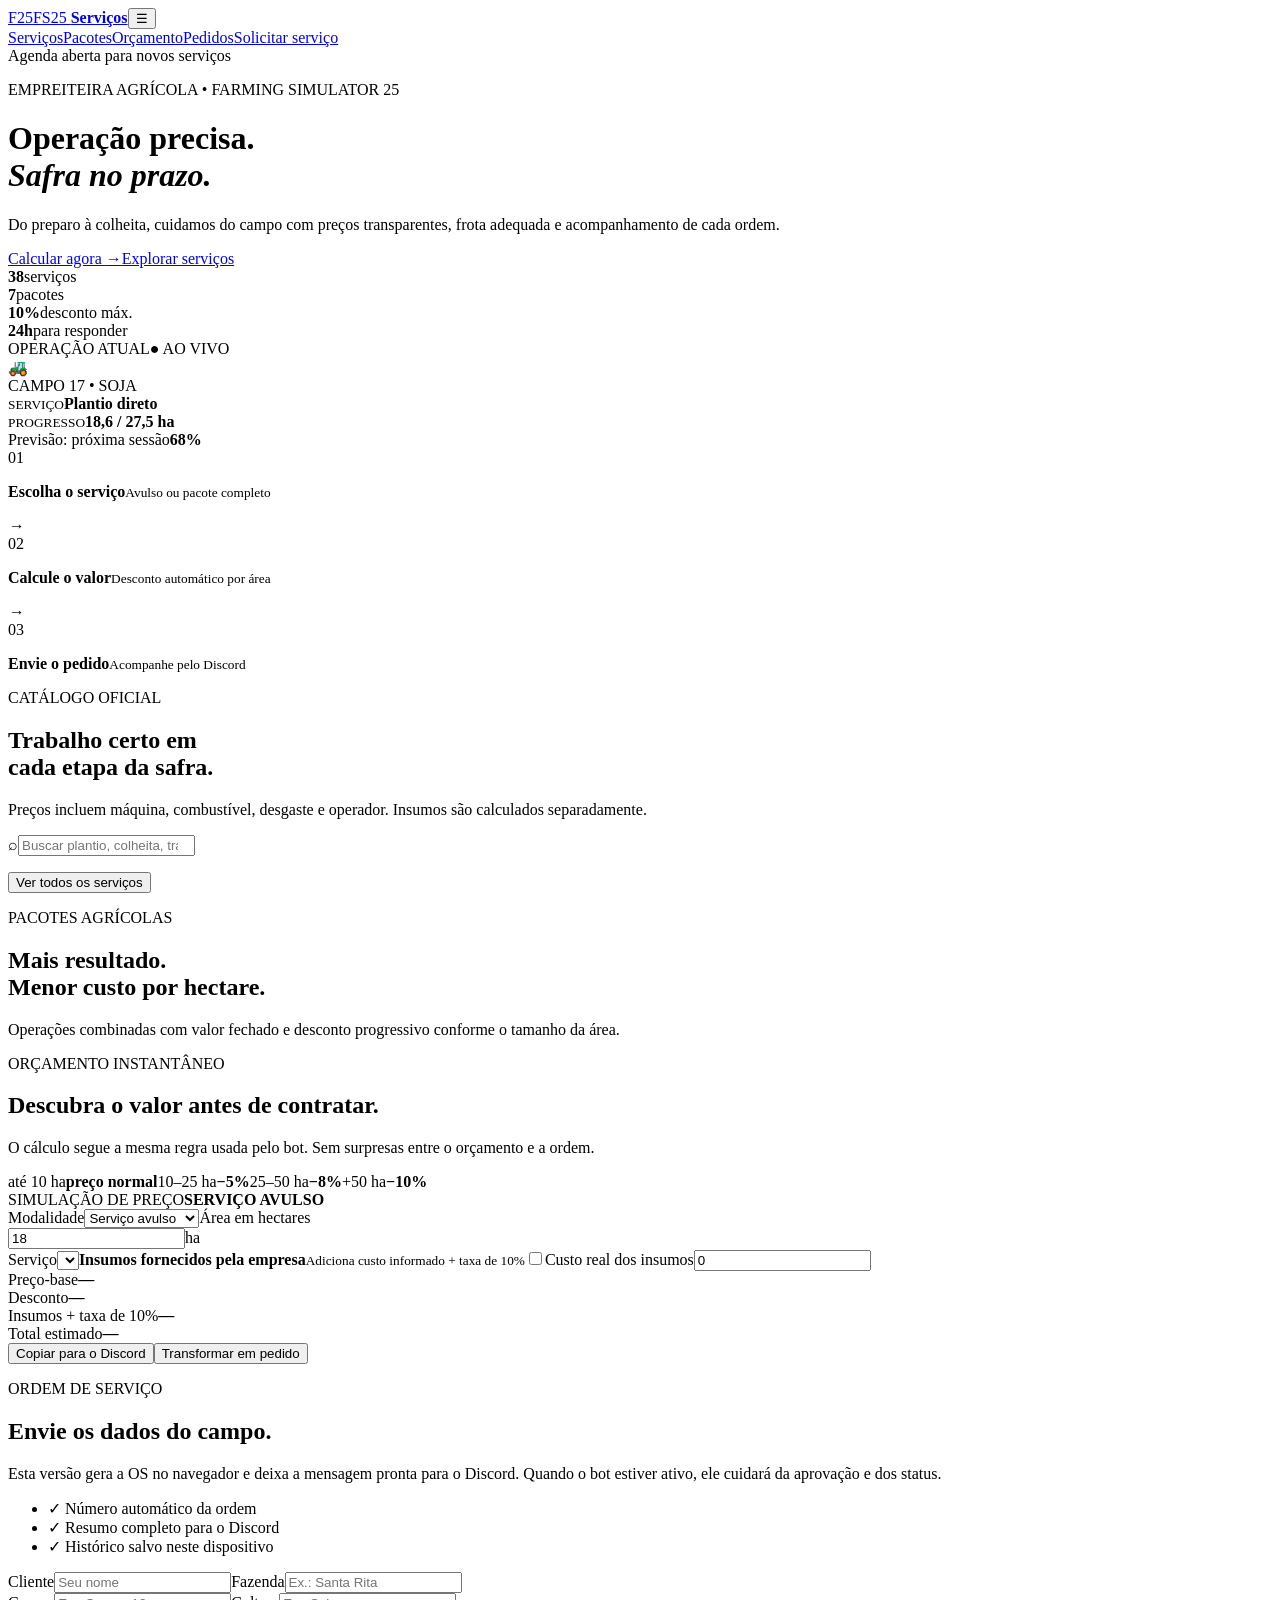
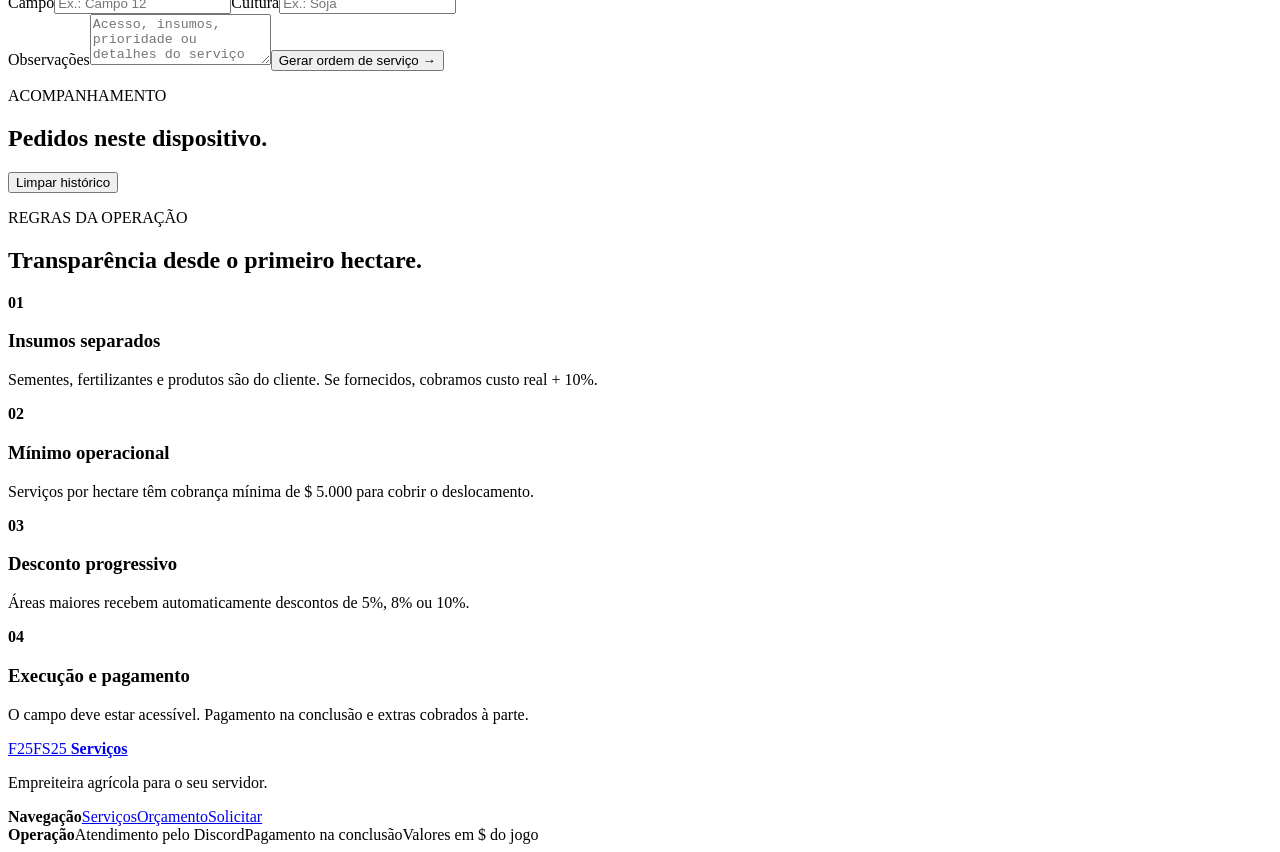
==== web/index.html @ f489b979 "Adiciona web/index.html" ====
<!doctype html><html lang="pt-BR"><head><meta charset="utf-8"><meta name="viewport" content="width=device-width,initial-scale=1"><meta name="theme-color" content="#112118"><meta name="description" content="Central de serviços agrícolas para Farming Simulator 25: catálogo, orçamento e ordens de serviço."><meta property="og:title" content="FS25 Serviços Agrícolas"><meta property="og:description" content="Seu campo pronto, sem perder a safra."><title>FS25 Serviços Agrícolas</title><link rel="stylesheet" href="assets/style.css"></head>
<body><header id="inicio" class="hero"><nav class="nav"><a class="brand" href="#inicio"><span class="brand-mark">F25</span><span>FS25 <b>Serviços</b></span></a><button id="menu-toggle" class="menu-toggle" aria-label="Abrir menu" aria-expanded="false">☰</button><div id="nav-links" class="nav-links"><a href="#servicos">Serviços</a><a href="#pacotes">Pacotes</a><a href="#orcamento">Orçamento</a><a href="#pedidos">Pedidos</a><a class="nav-cta" href="#solicitar">Solicitar serviço</a></div></nav><div class="hero-inner"><div class="hero-copy"><span class="availability"><i></i> Agenda aberta para novos serviços</span><p class="eyebrow">EMPREITEIRA AGRÍCOLA • FARMING SIMULATOR 25</p><h1>Operação precisa.<br><em>Safra no prazo.</em></h1><p class="hero-lead">Do preparo à colheita, cuidamos do campo com preços transparentes, frota adequada e acompanhamento de cada ordem.</p><div class="actions"><a class="button primary" href="#orcamento">Calcular agora <span>→</span></a><a class="button ghost" href="#servicos">Explorar serviços</a></div><div class="trust"><div><strong>38</strong><span>serviços</span></div><div><strong>7</strong><span>pacotes</span></div><div><strong>10%</strong><span>desconto máx.</span></div><div><strong>24h</strong><span>para responder</span></div></div></div><aside class="hero-board"><div class="board-top"><span>OPERAÇÃO ATUAL</span><span class="live">● AO VIVO</span></div><div class="field-visual"><span class="tractor">🚜</span><div class="field-lines"></div><span class="field-label">CAMPO 17 • SOJA</span></div><div class="board-info"><div><small>SERVIÇO</small><strong>Plantio direto</strong></div><div><small>PROGRESSO</small><strong>18,6 / 27,5 ha</strong></div></div><div class="progress"><i style="width:68%"></i></div><div class="board-footer"><span>Previsão: próxima sessão</span><b>68%</b></div></aside></div></header>
<main><section class="strip"><div><span>01</span><p><b>Escolha o serviço</b><small>Avulso ou pacote completo</small></p></div><i>→</i><div><span>02</span><p><b>Calcule o valor</b><small>Desconto automático por área</small></p></div><i>→</i><div><span>03</span><p><b>Envie o pedido</b><small>Acompanhe pelo Discord</small></p></div></section>
<section id="servicos" class="section"><div class="section-title"><div><p class="eyebrow">CATÁLOGO OFICIAL</p><h2>Trabalho certo em<br>cada etapa da safra.</h2></div><p>Preços incluem máquina, combustível, desgaste e operador. Insumos são calculados separadamente.</p></div><div class="catalog-tools"><label class="search-box"><span>⌕</span><input id="search" type="search" placeholder="Buscar plantio, colheita, transporte…" aria-label="Buscar serviço"></label><div id="filters" class="filters"></div></div><p id="result-count" class="result-count"></p><div id="services" class="service-grid"></div><button id="show-more" class="show-more" type="button">Ver todos os serviços</button></section>
<section id="pacotes" class="dark-section"><div class="section wide"><div class="section-title light"><div><p class="eyebrow">PACOTES AGRÍCOLAS</p><h2>Mais resultado.<br>Menor custo por hectare.</h2></div><p>Operações combinadas com valor fechado e desconto progressivo conforme o tamanho da área.</p></div><div id="packages" class="package-grid"></div></div></section>
<section id="orcamento" class="section quote-layout"><div class="quote-intro"><p class="eyebrow">ORÇAMENTO INSTANTÂNEO</p><h2>Descubra o valor antes de contratar.</h2><p>O cálculo segue a mesma regra usada pelo bot. Sem surpresas entre o orçamento e a ordem.</p><div class="discount-scale"><span>até 10 ha<b>preço normal</b></span><span>10–25 ha<b>−5%</b></span><span>25–50 ha<b>−8%</b></span><span>+50 ha<b>−10%</b></span></div></div><form id="quote-form" class="quote-card"><div class="form-head"><span>SIMULAÇÃO DE PREÇO</span><b id="quote-badge">SERVIÇO AVULSO</b></div><div class="field-row"><label>Modalidade<select id="quote-type"><option value="service">Serviço avulso</option><option value="package">Pacote agrícola</option></select></label><label><span id="quantity-label">Área em hectares</span><div class="input-suffix"><input id="quantity" type="number" min="0.1" step="0.1" value="18" required><span id="unit-suffix">ha</span></div></label></div><label>Serviço<select id="quote-item"></select></label><label class="switch-line"><span><b>Insumos fornecidos pela empresa</b><small>Adiciona custo informado + taxa de 10%</small></span><input id="supply" type="checkbox"><i></i></label><label id="input-cost-wrap" class="hidden">Custo real dos insumos<input id="input-cost" type="number" min="0" step="100" value="0"></label><div class="result"><div><span>Preço-base</span><strong id="subtotal">—</strong></div><div><span id="discount-label">Desconto</span><strong id="discount">—</strong></div><div id="inputs-row" class="hidden"><span>Insumos + taxa de 10%</span><strong id="inputs-total">—</strong></div><div class="total"><span>Total estimado<small id="minimum-note"></small></span><strong id="total">—</strong></div></div><div class="quote-actions"><button id="copy" class="button primary" type="button">Copiar para o Discord</button><button id="use-quote" class="button outline" type="button">Transformar em pedido</button></div><p id="copy-status" role="status"></p></form></section>
<section id="solicitar" class="request-section"><div class="section request-grid"><div><p class="eyebrow">ORDEM DE SERVIÇO</p><h2>Envie os dados do campo.</h2><p>Esta versão gera a OS no navegador e deixa a mensagem pronta para o Discord. Quando o bot estiver ativo, ele cuidará da aprovação e dos status.</p><ul><li>✓ Número automático da ordem</li><li>✓ Resumo completo para o Discord</li><li>✓ Histórico salvo neste dispositivo</li></ul></div><form id="request-form" class="request-card"><div class="field-row"><label>Cliente<input id="customer" required placeholder="Seu nome"></label><label>Fazenda<input id="farm" required placeholder="Ex.: Santa Rita"></label></div><div class="field-row"><label>Campo<input id="field" required placeholder="Ex.: Campo 12"></label><label>Cultura<input id="crop" placeholder="Ex.: Soja"></label></div><label>Observações<textarea id="notes" rows="3" placeholder="Acesso, insumos, prioridade ou detalhes do serviço"></textarea></label><button class="button primary" type="submit">Gerar ordem de serviço <span>→</span></button><p id="request-status" role="status"></p></form></div></section>
<section id="pedidos" class="section"><div class="section-title"><div><p class="eyebrow">ACOMPANHAMENTO</p><h2>Pedidos neste dispositivo.</h2></div><button id="clear-orders" class="text-button" type="button">Limpar histórico</button></div><div id="orders" class="orders"></div></section>
<section id="regras" class="rules-section"><div class="section"><p class="eyebrow">REGRAS DA OPERAÇÃO</p><h2>Transparência desde o primeiro hectare.</h2><div class="rules-grid"><article><b>01</b><h3>Insumos separados</h3><p>Sementes, fertilizantes e produtos são do cliente. Se fornecidos, cobramos custo real + 10%.</p></article><article><b>02</b><h3>Mínimo operacional</h3><p>Serviços por hectare têm cobrança mínima de $ 5.000 para cobrir o deslocamento.</p></article><article><b>03</b><h3>Desconto progressivo</h3><p>Áreas maiores recebem automaticamente descontos de 5%, 8% ou 10%.</p></article><article><b>04</b><h3>Execução e pagamento</h3><p>O campo deve estar acessível. Pagamento na conclusão e extras cobrados à parte.</p></article></div></div></section></main>
<footer><div><a class="brand" href="#inicio"><span class="brand-mark">F25</span><span>FS25 <b>Serviços</b></span></a><p>Empreiteira agrícola para o seu servidor.</p></div><div><b>Navegação</b><a href="#servicos">Serviços</a><a href="#orcamento">Orçamento</a><a href="#solicitar">Solicitar</a></div><div><b>Operação</b><span>Atendimento pelo Discord</span><span>Pagamento na conclusão</span><span>Valores em $ do jogo</span></div></footer><div id="toast" class="toast" role="status"></div><script src="assets/app.js"></script></body></html>
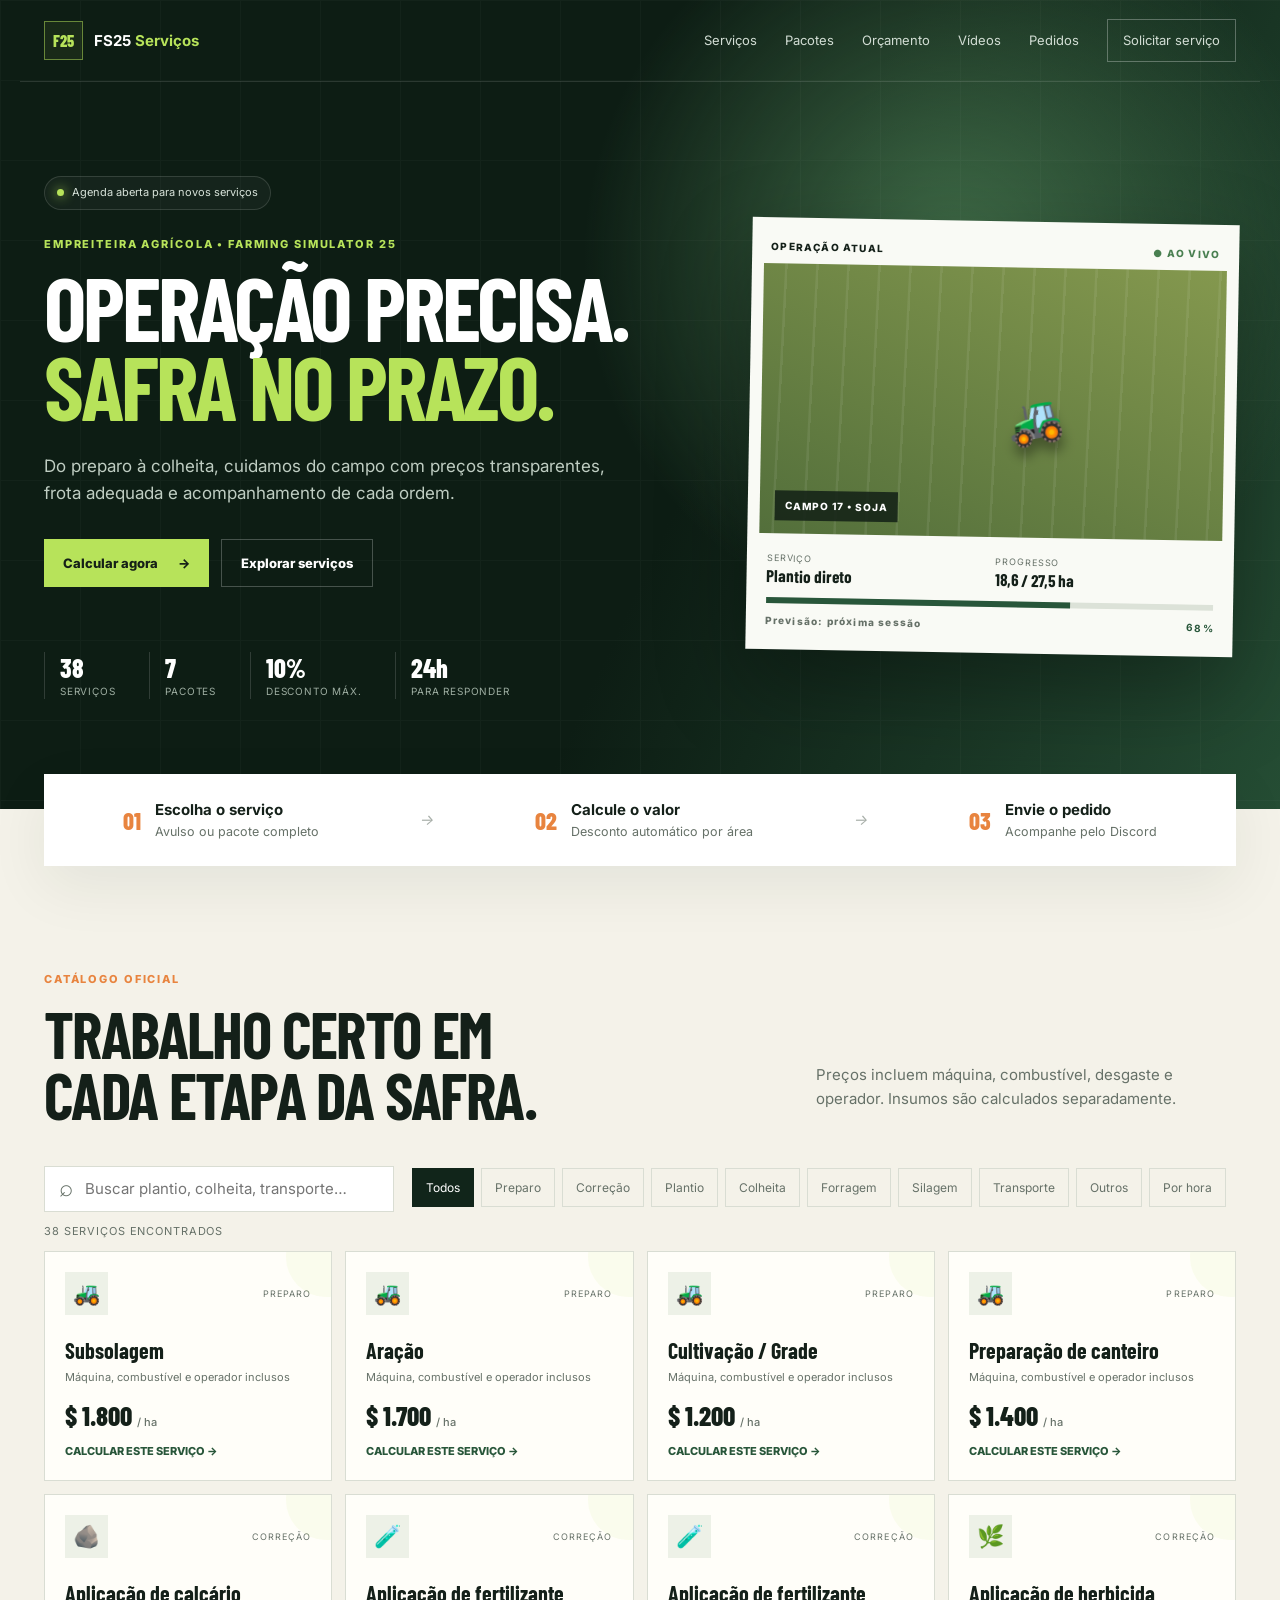
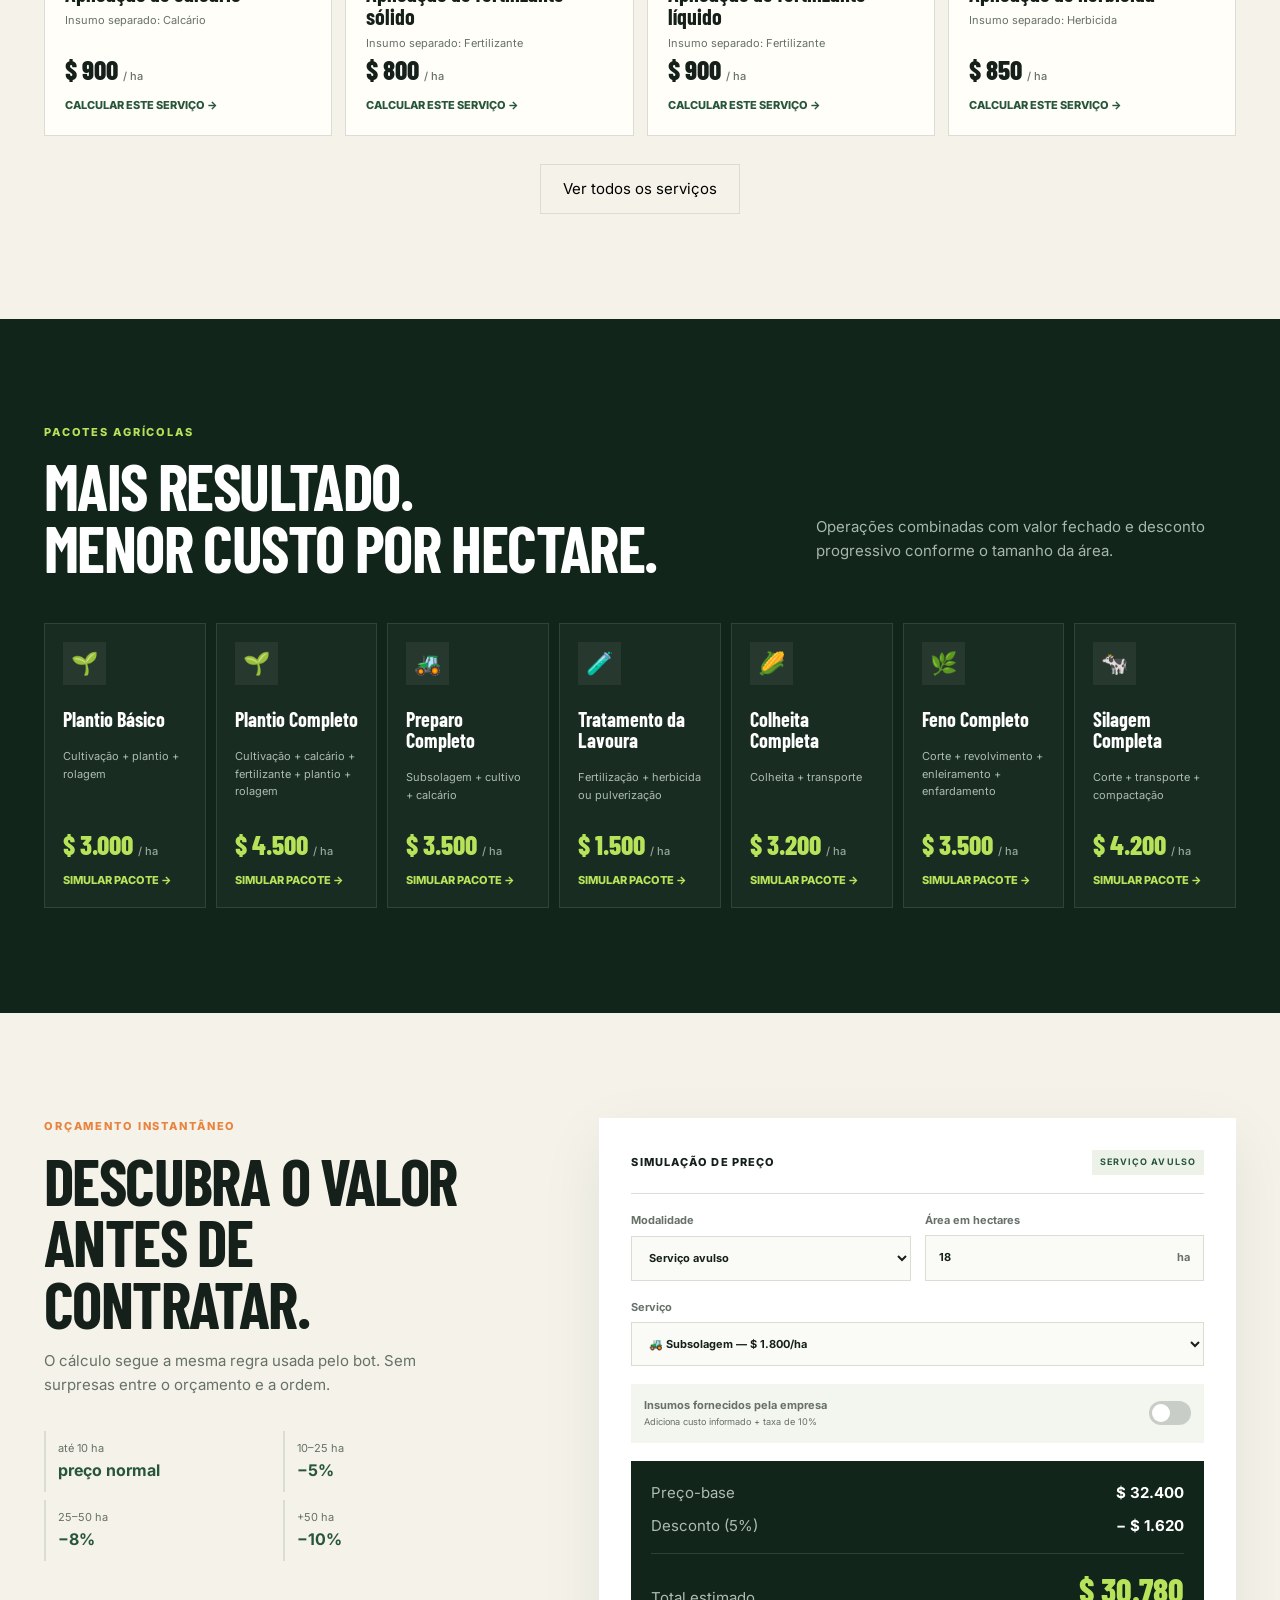
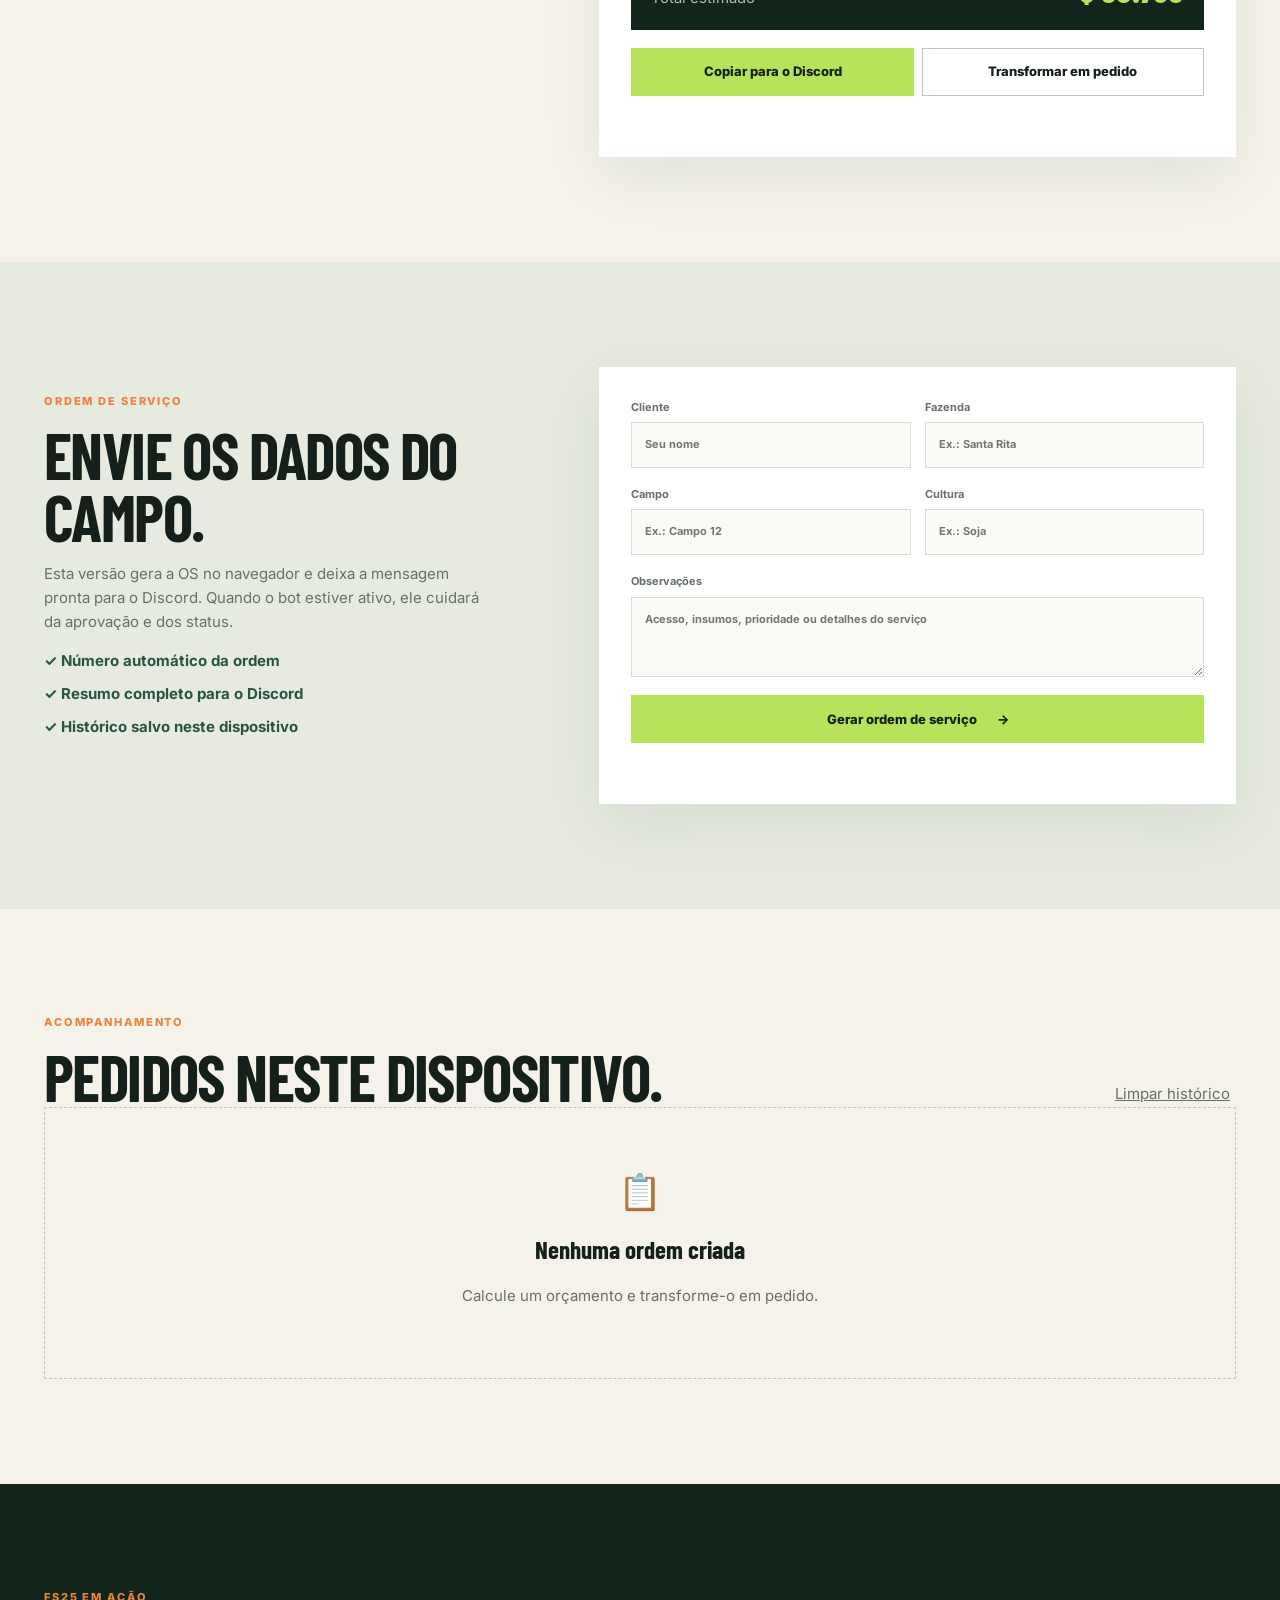
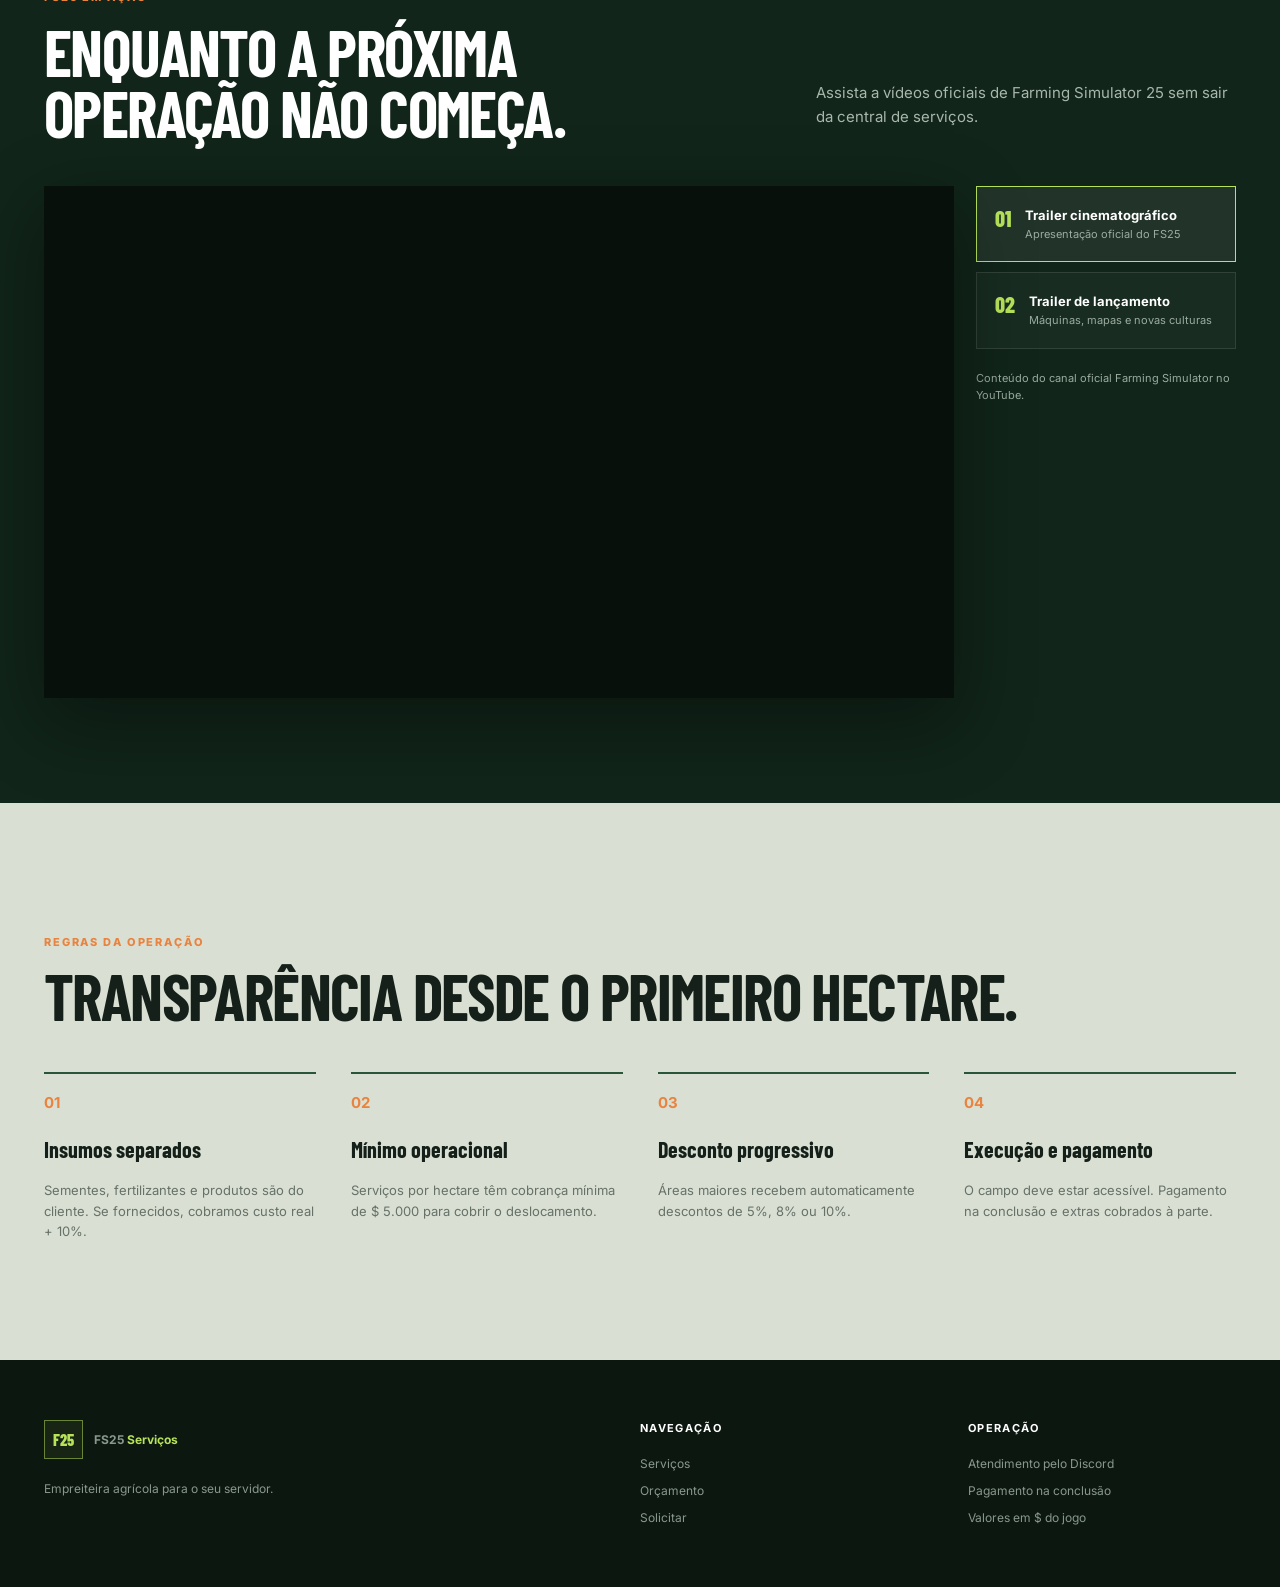
==== commit c5167ad2: "Adiciona galeria de vídeos do FS25" ====
--- a/web/index.html
+++ b/web/index.html
@@ -1,11 +1,368 @@
-<!doctype html><html lang="pt-BR"><head><meta charset="utf-8"><meta name="viewport" content="width=device-width,initial-scale=1"><meta name="theme-color" content="#112118"><meta name="description" content="Central de serviços agrícolas para Farming Simulator 25: catálogo, orçamento e ordens de serviço."><meta property="og:title" content="FS25 Serviços Agrícolas"><meta property="og:description" content="Seu campo pronto, sem perder a safra."><title>FS25 Serviços Agrícolas</title><link rel="stylesheet" href="assets/style.css"></head>
-<body><header id="inicio" class="hero"><nav class="nav"><a class="brand" href="#inicio"><span class="brand-mark">F25</span><span>FS25 <b>Serviços</b></span></a><button id="menu-toggle" class="menu-toggle" aria-label="Abrir menu" aria-expanded="false">☰</button><div id="nav-links" class="nav-links"><a href="#servicos">Serviços</a><a href="#pacotes">Pacotes</a><a href="#orcamento">Orçamento</a><a href="#pedidos">Pedidos</a><a class="nav-cta" href="#solicitar">Solicitar serviço</a></div></nav><div class="hero-inner"><div class="hero-copy"><span class="availability"><i></i> Agenda aberta para novos serviços</span><p class="eyebrow">EMPREITEIRA AGRÍCOLA • FARMING SIMULATOR 25</p><h1>Operação precisa.<br><em>Safra no prazo.</em></h1><p class="hero-lead">Do preparo à colheita, cuidamos do campo com preços transparentes, frota adequada e acompanhamento de cada ordem.</p><div class="actions"><a class="button primary" href="#orcamento">Calcular agora <span>→</span></a><a class="button ghost" href="#servicos">Explorar serviços</a></div><div class="trust"><div><strong>38</strong><span>serviços</span></div><div><strong>7</strong><span>pacotes</span></div><div><strong>10%</strong><span>desconto máx.</span></div><div><strong>24h</strong><span>para responder</span></div></div></div><aside class="hero-board"><div class="board-top"><span>OPERAÇÃO ATUAL</span><span class="live">● AO VIVO</span></div><div class="field-visual"><span class="tractor">🚜</span><div class="field-lines"></div><span class="field-label">CAMPO 17 • SOJA</span></div><div class="board-info"><div><small>SERVIÇO</small><strong>Plantio direto</strong></div><div><small>PROGRESSO</small><strong>18,6 / 27,5 ha</strong></div></div><div class="progress"><i style="width:68%"></i></div><div class="board-footer"><span>Previsão: próxima sessão</span><b>68%</b></div></aside></div></header>
-<main><section class="strip"><div><span>01</span><p><b>Escolha o serviço</b><small>Avulso ou pacote completo</small></p></div><i>→</i><div><span>02</span><p><b>Calcule o valor</b><small>Desconto automático por área</small></p></div><i>→</i><div><span>03</span><p><b>Envie o pedido</b><small>Acompanhe pelo Discord</small></p></div></section>
-<section id="servicos" class="section"><div class="section-title"><div><p class="eyebrow">CATÁLOGO OFICIAL</p><h2>Trabalho certo em<br>cada etapa da safra.</h2></div><p>Preços incluem máquina, combustível, desgaste e operador. Insumos são calculados separadamente.</p></div><div class="catalog-tools"><label class="search-box"><span>⌕</span><input id="search" type="search" placeholder="Buscar plantio, colheita, transporte…" aria-label="Buscar serviço"></label><div id="filters" class="filters"></div></div><p id="result-count" class="result-count"></p><div id="services" class="service-grid"></div><button id="show-more" class="show-more" type="button">Ver todos os serviços</button></section>
-<section id="pacotes" class="dark-section"><div class="section wide"><div class="section-title light"><div><p class="eyebrow">PACOTES AGRÍCOLAS</p><h2>Mais resultado.<br>Menor custo por hectare.</h2></div><p>Operações combinadas com valor fechado e desconto progressivo conforme o tamanho da área.</p></div><div id="packages" class="package-grid"></div></div></section>
-<section id="orcamento" class="section quote-layout"><div class="quote-intro"><p class="eyebrow">ORÇAMENTO INSTANTÂNEO</p><h2>Descubra o valor antes de contratar.</h2><p>O cálculo segue a mesma regra usada pelo bot. Sem surpresas entre o orçamento e a ordem.</p><div class="discount-scale"><span>até 10 ha<b>preço normal</b></span><span>10–25 ha<b>−5%</b></span><span>25–50 ha<b>−8%</b></span><span>+50 ha<b>−10%</b></span></div></div><form id="quote-form" class="quote-card"><div class="form-head"><span>SIMULAÇÃO DE PREÇO</span><b id="quote-badge">SERVIÇO AVULSO</b></div><div class="field-row"><label>Modalidade<select id="quote-type"><option value="service">Serviço avulso</option><option value="package">Pacote agrícola</option></select></label><label><span id="quantity-label">Área em hectares</span><div class="input-suffix"><input id="quantity" type="number" min="0.1" step="0.1" value="18" required><span id="unit-suffix">ha</span></div></label></div><label>Serviço<select id="quote-item"></select></label><label class="switch-line"><span><b>Insumos fornecidos pela empresa</b><small>Adiciona custo informado + taxa de 10%</small></span><input id="supply" type="checkbox"><i></i></label><label id="input-cost-wrap" class="hidden">Custo real dos insumos<input id="input-cost" type="number" min="0" step="100" value="0"></label><div class="result"><div><span>Preço-base</span><strong id="subtotal">—</strong></div><div><span id="discount-label">Desconto</span><strong id="discount">—</strong></div><div id="inputs-row" class="hidden"><span>Insumos + taxa de 10%</span><strong id="inputs-total">—</strong></div><div class="total"><span>Total estimado<small id="minimum-note"></small></span><strong id="total">—</strong></div></div><div class="quote-actions"><button id="copy" class="button primary" type="button">Copiar para o Discord</button><button id="use-quote" class="button outline" type="button">Transformar em pedido</button></div><p id="copy-status" role="status"></p></form></section>
-<section id="solicitar" class="request-section"><div class="section request-grid"><div><p class="eyebrow">ORDEM DE SERVIÇO</p><h2>Envie os dados do campo.</h2><p>Esta versão gera a OS no navegador e deixa a mensagem pronta para o Discord. Quando o bot estiver ativo, ele cuidará da aprovação e dos status.</p><ul><li>✓ Número automático da ordem</li><li>✓ Resumo completo para o Discord</li><li>✓ Histórico salvo neste dispositivo</li></ul></div><form id="request-form" class="request-card"><div class="field-row"><label>Cliente<input id="customer" required placeholder="Seu nome"></label><label>Fazenda<input id="farm" required placeholder="Ex.: Santa Rita"></label></div><div class="field-row"><label>Campo<input id="field" required placeholder="Ex.: Campo 12"></label><label>Cultura<input id="crop" placeholder="Ex.: Soja"></label></div><label>Observações<textarea id="notes" rows="3" placeholder="Acesso, insumos, prioridade ou detalhes do serviço"></textarea></label><button class="button primary" type="submit">Gerar ordem de serviço <span>→</span></button><p id="request-status" role="status"></p></form></div></section>
-<section id="pedidos" class="section"><div class="section-title"><div><p class="eyebrow">ACOMPANHAMENTO</p><h2>Pedidos neste dispositivo.</h2></div><button id="clear-orders" class="text-button" type="button">Limpar histórico</button></div><div id="orders" class="orders"></div></section>
-<section id="regras" class="rules-section"><div class="section"><p class="eyebrow">REGRAS DA OPERAÇÃO</p><h2>Transparência desde o primeiro hectare.</h2><div class="rules-grid"><article><b>01</b><h3>Insumos separados</h3><p>Sementes, fertilizantes e produtos são do cliente. Se fornecidos, cobramos custo real + 10%.</p></article><article><b>02</b><h3>Mínimo operacional</h3><p>Serviços por hectare têm cobrança mínima de $ 5.000 para cobrir o deslocamento.</p></article><article><b>03</b><h3>Desconto progressivo</h3><p>Áreas maiores recebem automaticamente descontos de 5%, 8% ou 10%.</p></article><article><b>04</b><h3>Execução e pagamento</h3><p>O campo deve estar acessível. Pagamento na conclusão e extras cobrados à parte.</p></article></div></div></section></main>
-<footer><div><a class="brand" href="#inicio"><span class="brand-mark">F25</span><span>FS25 <b>Serviços</b></span></a><p>Empreiteira agrícola para o seu servidor.</p></div><div><b>Navegação</b><a href="#servicos">Serviços</a><a href="#orcamento">Orçamento</a><a href="#solicitar">Solicitar</a></div><div><b>Operação</b><span>Atendimento pelo Discord</span><span>Pagamento na conclusão</span><span>Valores em $ do jogo</span></div></footer><div id="toast" class="toast" role="status"></div><script src="assets/app.js"></script></body></html>
-
+<!doctype html>
+<html lang="pt-BR">
+  <head>
+    <meta charset="utf-8" />
+    <meta name="viewport" content="width=device-width,initial-scale=1" />
+    <meta name="theme-color" content="#112118" />
+    <meta
+      name="description"
+      content="Central de serviços agrícolas para Farming Simulator 25: catálogo, orçamento e ordens de serviço."
+    />
+    <meta property="og:title" content="FS25 Serviços Agrícolas" />
+    <meta
+      property="og:description"
+      content="Seu campo pronto, sem perder a safra."
+    />
+    <title>FS25 Serviços Agrícolas</title>
+    <link rel="stylesheet" href="assets/style.css" />
+  </head>
+  <body>
+    <header id="inicio" class="hero">
+      <nav class="nav">
+        <a class="brand" href="#inicio"
+          ><span class="brand-mark">F25</span
+          ><span>FS25 <b>Serviços</b></span></a
+        ><button
+          id="menu-toggle"
+          class="menu-toggle"
+          aria-label="Abrir menu"
+          aria-expanded="false"
+        >
+          ☰
+        </button>
+        <div id="nav-links" class="nav-links">
+          <a href="#servicos">Serviços</a><a href="#pacotes">Pacotes</a
+          ><a href="#orcamento">Orçamento</a><a href="#videos">Vídeos</a
+          ><a href="#pedidos">Pedidos</a
+          ><a class="nav-cta" href="#solicitar">Solicitar serviço</a>
+        </div>
+      </nav>
+      <div class="hero-inner">
+        <div class="hero-copy">
+          <span class="availability"
+            ><i></i> Agenda aberta para novos serviços</span
+          >
+          <p class="eyebrow">EMPREITEIRA AGRÍCOLA • FARMING SIMULATOR 25</p>
+          <h1>Operação precisa.<br /><em>Safra no prazo.</em></h1>
+          <p class="hero-lead">
+            Do preparo à colheita, cuidamos do campo com preços transparentes,
+            frota adequada e acompanhamento de cada ordem.
+          </p>
+          <div class="actions">
+            <a class="button primary" href="#orcamento"
+              >Calcular agora <span>→</span></a
+            ><a class="button ghost" href="#servicos">Explorar serviços</a>
+          </div>
+          <div class="trust">
+            <div><strong>38</strong><span>serviços</span></div>
+            <div><strong>7</strong><span>pacotes</span></div>
+            <div><strong>10%</strong><span>desconto máx.</span></div>
+            <div><strong>24h</strong><span>para responder</span></div>
+          </div>
+        </div>
+        <aside class="hero-board">
+          <div class="board-top">
+            <span>OPERAÇÃO ATUAL</span><span class="live">● AO VIVO</span>
+          </div>
+          <div class="field-visual">
+            <span class="tractor">🚜</span>
+            <div class="field-lines"></div>
+            <span class="field-label">CAMPO 17 • SOJA</span>
+          </div>
+          <div class="board-info">
+            <div><small>SERVIÇO</small><strong>Plantio direto</strong></div>
+            <div><small>PROGRESSO</small><strong>18,6 / 27,5 ha</strong></div>
+          </div>
+          <div class="progress"><i style="width: 68%"></i></div>
+          <div class="board-footer">
+            <span>Previsão: próxima sessão</span><b>68%</b>
+          </div>
+        </aside>
+      </div>
+    </header>
+    <main>
+      <section class="strip">
+        <div>
+          <span>01</span>
+          <p>
+            <b>Escolha o serviço</b><small>Avulso ou pacote completo</small>
+          </p>
+        </div>
+        <i>→</i>
+        <div>
+          <span>02</span>
+          <p>
+            <b>Calcule o valor</b><small>Desconto automático por área</small>
+          </p>
+        </div>
+        <i>→</i>
+        <div>
+          <span>03</span>
+          <p><b>Envie o pedido</b><small>Acompanhe pelo Discord</small></p>
+        </div>
+      </section>
+      <section id="servicos" class="section">
+        <div class="section-title">
+          <div>
+            <p class="eyebrow">CATÁLOGO OFICIAL</p>
+            <h2>Trabalho certo em<br />cada etapa da safra.</h2>
+          </div>
+          <p>
+            Preços incluem máquina, combustível, desgaste e operador. Insumos
+            são calculados separadamente.
+          </p>
+        </div>
+        <div class="catalog-tools">
+          <label class="search-box"
+            ><span>⌕</span
+            ><input
+              id="search"
+              type="search"
+              placeholder="Buscar plantio, colheita, transporte…"
+              aria-label="Buscar serviço"
+          /></label>
+          <div id="filters" class="filters"></div>
+        </div>
+        <p id="result-count" class="result-count"></p>
+        <div id="services" class="service-grid"></div>
+        <button id="show-more" class="show-more" type="button">
+          Ver todos os serviços
+        </button>
+      </section>
+      <section id="pacotes" class="dark-section">
+        <div class="section wide">
+          <div class="section-title light">
+            <div>
+              <p class="eyebrow">PACOTES AGRÍCOLAS</p>
+              <h2>Mais resultado.<br />Menor custo por hectare.</h2>
+            </div>
+            <p>
+              Operações combinadas com valor fechado e desconto progressivo
+              conforme o tamanho da área.
+            </p>
+          </div>
+          <div id="packages" class="package-grid"></div>
+        </div>
+      </section>
+      <section id="orcamento" class="section quote-layout">
+        <div class="quote-intro">
+          <p class="eyebrow">ORÇAMENTO INSTANTÂNEO</p>
+          <h2>Descubra o valor antes de contratar.</h2>
+          <p>
+            O cálculo segue a mesma regra usada pelo bot. Sem surpresas entre o
+            orçamento e a ordem.
+          </p>
+          <div class="discount-scale">
+            <span>até 10 ha<b>preço normal</b></span
+            ><span>10–25 ha<b>−5%</b></span
+            ><span>25–50 ha<b>−8%</b></span
+            ><span>+50 ha<b>−10%</b></span>
+          </div>
+        </div>
+        <form id="quote-form" class="quote-card">
+          <div class="form-head">
+            <span>SIMULAÇÃO DE PREÇO</span
+            ><b id="quote-badge">SERVIÇO AVULSO</b>
+          </div>
+          <div class="field-row">
+            <label
+              >Modalidade<select id="quote-type">
+                <option value="service">Serviço avulso</option>
+                <option value="package">Pacote agrícola</option>
+              </select></label
+            ><label
+              ><span id="quantity-label">Área em hectares</span>
+              <div class="input-suffix">
+                <input
+                  id="quantity"
+                  type="number"
+                  min="0.1"
+                  step="0.1"
+                  value="18"
+                  required
+                /><span id="unit-suffix">ha</span>
+              </div></label
+            >
+          </div>
+          <label>Serviço<select id="quote-item"></select></label
+          ><label class="switch-line"
+            ><span
+              ><b>Insumos fornecidos pela empresa</b
+              ><small>Adiciona custo informado + taxa de 10%</small></span
+            ><input id="supply" type="checkbox" /><i></i></label
+          ><label id="input-cost-wrap" class="hidden"
+            >Custo real dos insumos<input
+              id="input-cost"
+              type="number"
+              min="0"
+              step="100"
+              value="0"
+          /></label>
+          <div class="result">
+            <div><span>Preço-base</span><strong id="subtotal">—</strong></div>
+            <div>
+              <span id="discount-label">Desconto</span
+              ><strong id="discount">—</strong>
+            </div>
+            <div id="inputs-row" class="hidden">
+              <span>Insumos + taxa de 10%</span
+              ><strong id="inputs-total">—</strong>
+            </div>
+            <div class="total">
+              <span>Total estimado<small id="minimum-note"></small></span
+              ><strong id="total">—</strong>
+            </div>
+          </div>
+          <div class="quote-actions">
+            <button id="copy" class="button primary" type="button">
+              Copiar para o Discord</button
+            ><button id="use-quote" class="button outline" type="button">
+              Transformar em pedido
+            </button>
+          </div>
+          <p id="copy-status" role="status"></p>
+        </form>
+      </section>
+      <section id="solicitar" class="request-section">
+        <div class="section request-grid">
+          <div>
+            <p class="eyebrow">ORDEM DE SERVIÇO</p>
+            <h2>Envie os dados do campo.</h2>
+            <p>
+              Esta versão gera a OS no navegador e deixa a mensagem pronta para
+              o Discord. Quando o bot estiver ativo, ele cuidará da aprovação e
+              dos status.
+            </p>
+            <ul>
+              <li>✓ Número automático da ordem</li>
+              <li>✓ Resumo completo para o Discord</li>
+              <li>✓ Histórico salvo neste dispositivo</li>
+            </ul>
+          </div>
+          <form id="request-form" class="request-card">
+            <div class="field-row">
+              <label
+                >Cliente<input
+                  id="customer"
+                  required
+                  placeholder="Seu nome" /></label
+              ><label
+                >Fazenda<input id="farm" required placeholder="Ex.: Santa Rita"
+              /></label>
+            </div>
+            <div class="field-row">
+              <label
+                >Campo<input
+                  id="field"
+                  required
+                  placeholder="Ex.: Campo 12" /></label
+              ><label>Cultura<input id="crop" placeholder="Ex.: Soja" /></label>
+            </div>
+            <label
+              >Observações<textarea
+                id="notes"
+                rows="3"
+                placeholder="Acesso, insumos, prioridade ou detalhes do serviço"
+              ></textarea></label
+            ><button class="button primary" type="submit">
+              Gerar ordem de serviço <span>→</span>
+            </button>
+            <p id="request-status" role="status"></p>
+          </form>
+        </div>
+      </section>
+      <section id="pedidos" class="section">
+        <div class="section-title">
+          <div>
+            <p class="eyebrow">ACOMPANHAMENTO</p>
+            <h2>Pedidos neste dispositivo.</h2>
+          </div>
+          <button id="clear-orders" class="text-button" type="button">
+            Limpar histórico
+          </button>
+        </div>
+        <div id="orders" class="orders"></div>
+      </section>
+      <section id="videos" class="video-section">
+        <div class="section">
+          <div class="section-title light">
+            <div>
+              <p class="eyebrow">FS25 EM AÇÃO</p>
+              <h2>Enquanto a próxima<br />operação não começa.</h2>
+            </div>
+            <p>Assista a vídeos oficiais de Farming Simulator 25 sem sair da central de serviços.</p>
+          </div>
+          <div class="video-layout">
+            <div class="video-player">
+              <iframe id="fs25-video" src="https://www.youtube-nocookie.com/embed/8MlSiOBNSSs?rel=0" title="Farming Simulator 25 — vídeo oficial" loading="lazy" allow="accelerometer; autoplay; clipboard-write; encrypted-media; gyroscope; picture-in-picture; web-share" referrerpolicy="strict-origin-when-cross-origin" allowfullscreen></iframe>
+            </div>
+            <div class="video-list">
+              <button class="video-choice active" type="button" data-video="8MlSiOBNSSs"><span>01</span><span><b>Trailer cinematográfico</b><small>Apresentação oficial do FS25</small></span></button>
+              <button class="video-choice" type="button" data-video="AzCsuEziJ_k"><span>02</span><span><b>Trailer de lançamento</b><small>Máquinas, mapas e novas culturas</small></span></button>
+              <p>Conteúdo do canal oficial Farming Simulator no YouTube.</p>
+            </div>
+          </div>
+        </div>
+      </section>
+      <section id="regras" class="rules-section">
+        <div class="section">
+          <p class="eyebrow">REGRAS DA OPERAÇÃO</p>
+          <h2>Transparência desde o primeiro hectare.</h2>
+          <div class="rules-grid">
+            <article>
+              <b>01</b>
+              <h3>Insumos separados</h3>
+              <p>
+                Sementes, fertilizantes e produtos são do cliente. Se
+                fornecidos, cobramos custo real + 10%.
+              </p>
+            </article>
+            <article>
+              <b>02</b>
+              <h3>Mínimo operacional</h3>
+              <p>
+                Serviços por hectare têm cobrança mínima de $ 5.000 para cobrir
+                o deslocamento.
+              </p>
+            </article>
+            <article>
+              <b>03</b>
+              <h3>Desconto progressivo</h3>
+              <p>
+                Áreas maiores recebem automaticamente descontos de 5%, 8% ou
+                10%.
+              </p>
+            </article>
+            <article>
+              <b>04</b>
+              <h3>Execução e pagamento</h3>
+              <p>
+                O campo deve estar acessível. Pagamento na conclusão e extras
+                cobrados à parte.
+              </p>
+            </article>
+          </div>
+        </div>
+      </section>
+    </main>
+    <footer>
+      <div>
+        <a class="brand" href="#inicio"
+          ><span class="brand-mark">F25</span
+          ><span>FS25 <b>Serviços</b></span></a
+        >
+        <p>Empreiteira agrícola para o seu servidor.</p>
+      </div>
+      <div>
+        <b>Navegação</b><a href="#servicos">Serviços</a
+        ><a href="#orcamento">Orçamento</a><a href="#solicitar">Solicitar</a>
+      </div>
+      <div>
+        <b>Operação</b><span>Atendimento pelo Discord</span
+        ><span>Pagamento na conclusão</span><span>Valores em $ do jogo</span>
+      </div>
+    </footer>
+    <div id="toast" class="toast" role="status"></div>
+    <script src="assets/app.js"></script>
+  </body>
+</html>
--- a/web/assets/style.css
+++ b/web/assets/style.css
@@ -0,0 +1,1086 @@
+@import url("https://fonts.googleapis.com/css2?family=Barlow+Condensed:wght@600;700;800&family=Inter:wght@400;500;600;700&display=swap");
+:root {
+  --ink: #142019;
+  --muted: #667168;
+  --paper: #f4f2e9;
+  --card: #fffef9;
+  --forest: #11251a;
+  --green: #28563a;
+  --lime: #b7e35a;
+  --line: #d9ddd3;
+  --orange: #e8843f;
+  --shadow: 0 20px 60px #15251a12;
+}
+* {
+  box-sizing: border-box;
+}
+html {
+  scroll-behavior: smooth;
+}
+body {
+  margin: 0;
+  background: var(--paper);
+  color: var(--ink);
+  font:
+    15px/1.6 Inter,
+    system-ui,
+    sans-serif;
+}
+button,
+input,
+select,
+textarea {
+  font: inherit;
+}
+a {
+  color: inherit;
+  text-decoration: none;
+}
+.hero {
+  min-height: 780px;
+  color: #fff;
+  background:
+    radial-gradient(circle at 75% 32%, #416e49 0, transparent 34%),
+    linear-gradient(115deg, #0d1d14 0 55%, #254d34);
+  position: relative;
+  overflow: hidden;
+}
+.hero:before {
+  content: "";
+  position: absolute;
+  inset: 0;
+  background:
+    linear-gradient(90deg, #fff 1px, transparent 1px),
+    linear-gradient(#fff 1px, transparent 1px);
+  background-size: 80px 80px;
+  opacity: 0.025;
+}
+.nav {
+  height: 82px;
+  max-width: 1240px;
+  margin: auto;
+  padding: 0 24px;
+  display: flex;
+  align-items: center;
+  justify-content: space-between;
+  border-bottom: 1px solid #ffffff20;
+  position: relative;
+  z-index: 5;
+}
+.brand {
+  display: flex;
+  align-items: center;
+  gap: 11px;
+  font-weight: 700;
+}
+.brand b {
+  color: var(--lime);
+}
+.brand-mark {
+  display: grid;
+  place-items: center;
+  width: 39px;
+  height: 39px;
+  border: 1px solid #b7e35a80;
+  background: #b7e35a12;
+  color: var(--lime);
+  font: 800 16px "Barlow Condensed";
+}
+.nav-links {
+  display: flex;
+  align-items: center;
+  gap: 28px;
+}
+.nav-links > a {
+  color: #d2ddd4;
+  font-size: 13px;
+}
+.nav-links > a:hover {
+  color: #fff;
+}
+.nav-cta {
+  border: 1px solid #ffffff4a;
+  padding: 10px 15px;
+}
+.menu-toggle {
+  display: none;
+  background: none;
+  border: 0;
+  color: #fff;
+  font-size: 24px;
+}
+.hero-inner {
+  max-width: 1240px;
+  margin: auto;
+  padding: 94px 24px 110px;
+  display: grid;
+  grid-template-columns: 1.12fr 0.88fr;
+  gap: 85px;
+  align-items: center;
+  position: relative;
+  z-index: 1;
+}
+.availability {
+  display: inline-flex;
+  align-items: center;
+  gap: 8px;
+  border: 1px solid #ffffff22;
+  background: #ffffff09;
+  border-radius: 99px;
+  padding: 7px 12px;
+  font-size: 11px;
+  color: #d8e3da;
+}
+.availability i {
+  width: 7px;
+  height: 7px;
+  border-radius: 50%;
+  background: var(--lime);
+  box-shadow: 0 0 12px var(--lime);
+}
+.eyebrow {
+  margin: 26px 0 14px;
+  color: var(--orange);
+  font-size: 11px;
+  letter-spacing: 0.17em;
+  font-weight: 800;
+}
+.hero .eyebrow,
+.dark-section .eyebrow {
+  color: var(--lime);
+}
+h1,
+h2,
+h3 {
+  font-family: "Barlow Condensed", Inter, sans-serif;
+}
+h1 {
+  font-size: clamp(58px, 7vw, 94px);
+  line-height: 0.88;
+  letter-spacing: -0.035em;
+  text-transform: uppercase;
+  margin: 0;
+}
+h1 em {
+  color: var(--lime);
+  font-style: normal;
+}
+.hero-lead {
+  max-width: 590px;
+  color: #bfcdc2;
+  font-size: 17px;
+  margin: 28px 0 32px;
+}
+.actions {
+  display: flex;
+  gap: 12px;
+}
+.button {
+  border: 0;
+  display: inline-flex;
+  align-items: center;
+  justify-content: center;
+  gap: 20px;
+  min-height: 48px;
+  padding: 0 19px;
+  font-weight: 800;
+  font-size: 13px;
+  cursor: pointer;
+  transition: 0.2s;
+}
+.button:hover {
+  transform: translateY(-2px);
+}
+.primary {
+  background: var(--lime);
+  color: #152017;
+}
+.ghost {
+  border: 1px solid #ffffff3d;
+  color: #fff;
+}
+.outline {
+  border: 1px solid #bdc6bd;
+  background: transparent;
+  color: var(--ink);
+}
+.trust {
+  display: flex;
+  gap: 34px;
+  margin-top: 65px;
+}
+.trust div {
+  display: flex;
+  flex-direction: column;
+  border-left: 1px solid #ffffff25;
+  padding-left: 15px;
+}
+.trust strong {
+  font: 800 26px "Barlow Condensed";
+}
+.trust span {
+  font-size: 10px;
+  text-transform: uppercase;
+  letter-spacing: 0.08em;
+  color: #9eaea2;
+}
+.hero-board {
+  background: #f9faf5;
+  color: var(--ink);
+  padding: 12px;
+  box-shadow: 0 35px 90px #0005;
+  transform: rotate(1deg);
+}
+.board-top,
+.board-footer {
+  display: flex;
+  justify-content: space-between;
+  padding: 9px 7px;
+  font-size: 10px;
+  letter-spacing: 0.12em;
+  font-weight: 800;
+}
+.live {
+  color: #497f50;
+}
+.field-visual {
+  height: 270px;
+  position: relative;
+  overflow: hidden;
+  background: linear-gradient(24deg, #536f3b, #84984e);
+}
+.field-lines {
+  position: absolute;
+  inset: -100px;
+  background: repeating-linear-gradient(
+    100deg,
+    transparent 0 28px,
+    #ffffff13 29px 31px
+  );
+  transform: rotate(-8deg);
+}
+.tractor {
+  position: absolute;
+  z-index: 2;
+  left: 53%;
+  top: 43%;
+  font-size: 45px;
+  filter: drop-shadow(0 10px 6px #0005);
+  transform: rotate(-12deg);
+}
+.field-label {
+  position: absolute;
+  left: 15px;
+  bottom: 13px;
+  background: #132117dc;
+  color: #fff;
+  padding: 7px 10px;
+  font-size: 10px;
+  font-weight: 800;
+  letter-spacing: 0.1em;
+}
+.board-info {
+  display: grid;
+  grid-template-columns: 1fr 1fr;
+  gap: 10px;
+  padding: 18px 8px 12px;
+}
+.board-info div {
+  display: flex;
+  flex-direction: column;
+}
+.board-info small {
+  font-size: 9px;
+  color: var(--muted);
+  letter-spacing: 0.1em;
+}
+.board-info strong {
+  font: 700 17px "Barlow Condensed";
+}
+.progress {
+  height: 6px;
+  background: #dce2d8;
+  margin: 0 8px;
+}
+.progress i {
+  display: block;
+  height: 100%;
+  background: var(--green);
+}
+.board-footer {
+  color: var(--muted);
+}
+.board-footer b {
+  color: var(--green);
+}
+.strip {
+  max-width: 1192px;
+  margin: -35px auto 0;
+  background: #fff;
+  box-shadow: var(--shadow);
+  position: relative;
+  z-index: 2;
+  padding: 24px 28px;
+  display: flex;
+  align-items: center;
+  justify-content: space-around;
+}
+.strip > div {
+  display: flex;
+  gap: 14px;
+  align-items: center;
+}
+.strip > div > span {
+  color: var(--orange);
+  font: 800 24px "Barlow Condensed";
+}
+.strip p {
+  display: flex;
+  flex-direction: column;
+  margin: 0;
+}
+.strip small {
+  color: var(--muted);
+}
+.strip > i {
+  color: #a8afa9;
+}
+.section {
+  max-width: 1240px;
+  margin: auto;
+  padding: 105px 24px;
+}
+.section-title {
+  display: flex;
+  align-items: end;
+  justify-content: space-between;
+  gap: 60px;
+}
+.section-title .eyebrow {
+  margin-top: 0;
+}
+.section-title h2,
+.quote-intro h2,
+.request-grid h2,
+.rules-section h2 {
+  font-size: clamp(42px, 5vw, 66px);
+  line-height: 0.96;
+  letter-spacing: -0.025em;
+  text-transform: uppercase;
+  margin: 0;
+}
+.section-title > p {
+  max-width: 420px;
+  color: var(--muted);
+}
+.catalog-tools {
+  margin-top: 40px;
+  display: flex;
+  align-items: center;
+  gap: 18px;
+}
+.search-box {
+  height: 46px;
+  min-width: 350px;
+  background: #fff;
+  border: 1px solid var(--line);
+  display: flex;
+  align-items: center;
+  padding: 0 14px;
+  gap: 10px;
+}
+.search-box span {
+  font-size: 24px;
+  color: var(--muted);
+}
+.search-box input {
+  border: 0;
+  outline: 0;
+  background: transparent;
+  width: 100%;
+}
+.filters {
+  display: flex;
+  gap: 7px;
+  overflow: auto;
+  padding-bottom: 2px;
+}
+.filters button {
+  white-space: nowrap;
+  border: 1px solid var(--line);
+  background: transparent;
+  padding: 9px 13px;
+  color: var(--muted);
+  cursor: pointer;
+  font-size: 12px;
+}
+.filters button.active {
+  background: var(--forest);
+  color: #fff;
+  border-color: var(--forest);
+}
+.result-count {
+  font-size: 11px;
+  color: var(--muted);
+  letter-spacing: 0.08em;
+  text-transform: uppercase;
+}
+.service-grid {
+  display: grid;
+  grid-template-columns: repeat(4, 1fr);
+  gap: 13px;
+}
+.service-card {
+  min-height: 230px;
+  background: var(--card);
+  border: 1px solid var(--line);
+  padding: 20px;
+  display: flex;
+  flex-direction: column;
+  position: relative;
+  overflow: hidden;
+  transition: 0.2s;
+}
+.service-card:hover {
+  transform: translateY(-4px);
+  box-shadow: var(--shadow);
+  border-color: #adb8ad;
+}
+.service-card:after {
+  content: "";
+  position: absolute;
+  width: 80px;
+  height: 80px;
+  border-radius: 50%;
+  background: var(--lime);
+  opacity: 0.08;
+  right: -35px;
+  top: -35px;
+}
+.service-top {
+  display: flex;
+  align-items: center;
+  justify-content: space-between;
+}
+.icon-box {
+  width: 43px;
+  height: 43px;
+  display: grid;
+  place-items: center;
+  background: #edf1e7;
+  font-size: 22px;
+}
+.category {
+  font-size: 9px;
+  text-transform: uppercase;
+  letter-spacing: 0.12em;
+  color: var(--muted);
+}
+.service-card h3,
+.package-card h3 {
+  font-size: 22px;
+  line-height: 1.05;
+  margin: 24px 0 7px;
+}
+.input-note {
+  font-size: 11px;
+  color: var(--muted);
+}
+.price {
+  margin-top: auto;
+  font: 800 27px "Barlow Condensed";
+}
+.price small {
+  font: 500 11px Inter;
+  color: var(--muted);
+}
+.card-action {
+  border: 0;
+  background: none;
+  padding: 0;
+  margin-top: 12px;
+  text-align: left;
+  color: var(--green);
+  font-size: 11px;
+  font-weight: 800;
+  cursor: pointer;
+}
+.show-more {
+  display: block;
+  margin: 28px auto 0;
+  border: 1px solid var(--line);
+  background: transparent;
+  padding: 12px 22px;
+  cursor: pointer;
+}
+.dark-section {
+  background: var(--forest);
+  color: #fff;
+}
+.section-title.light > p {
+  color: #a8b7ac;
+}
+.package-grid {
+  display: grid;
+  grid-template-columns: repeat(7, 1fr);
+  gap: 10px;
+  margin-top: 45px;
+}
+.package-card {
+  min-height: 285px;
+  border: 1px solid #ffffff1c;
+  background: #ffffff08;
+  padding: 18px;
+  display: flex;
+  flex-direction: column;
+  transition: 0.2s;
+}
+.package-card:hover {
+  background: #ffffff10;
+  transform: translateY(-4px);
+}
+.package-card .icon-box {
+  background: #ffffff10;
+}
+.package-card h3 {
+  font-size: 20px;
+}
+.package-card p {
+  font-size: 11px;
+  color: #aebcb2;
+}
+.package-card .price {
+  color: var(--lime);
+}
+.package-card .price small {
+  color: #98a89c;
+}
+.package-card button {
+  color: var(--lime);
+}
+.quote-layout {
+  display: grid;
+  grid-template-columns: 0.85fr 1.15fr;
+  gap: 85px;
+  align-items: start;
+}
+.quote-intro {
+  position: sticky;
+  top: 30px;
+}
+.quote-intro .eyebrow {
+  margin-top: 0;
+}
+.quote-intro > p:not(.eyebrow) {
+  color: var(--muted);
+  max-width: 440px;
+}
+.discount-scale {
+  display: grid;
+  grid-template-columns: repeat(2, 1fr);
+  gap: 8px;
+  margin-top: 34px;
+}
+.discount-scale span {
+  border-left: 2px solid var(--line);
+  padding: 9px 12px;
+  display: flex;
+  flex-direction: column;
+  font-size: 11px;
+  color: var(--muted);
+}
+.discount-scale b {
+  color: var(--green);
+  font-size: 16px;
+}
+.quote-card,
+.request-card {
+  background: #fff;
+  box-shadow: var(--shadow);
+  padding: 32px;
+  display: grid;
+  gap: 18px;
+}
+.form-head {
+  display: flex;
+  align-items: center;
+  justify-content: space-between;
+  border-bottom: 1px solid var(--line);
+  padding-bottom: 18px;
+  font-size: 11px;
+  letter-spacing: 0.1em;
+  font-weight: 800;
+}
+.form-head b {
+  background: #edf2e9;
+  color: var(--green);
+  padding: 5px 8px;
+  font-size: 9px;
+}
+.field-row {
+  display: grid;
+  grid-template-columns: 1fr 1fr;
+  gap: 14px;
+}
+.quote-card label,
+.request-card label {
+  display: grid;
+  gap: 6px;
+  color: var(--muted);
+  font-size: 11px;
+  font-weight: 700;
+}
+.quote-card select,
+.quote-card input,
+.request-card input,
+.request-card textarea {
+  width: 100%;
+  border: 1px solid var(--line);
+  background: #fafaf7;
+  padding: 13px;
+  color: var(--ink);
+  outline: none;
+}
+.quote-card select:focus,
+.quote-card input:focus,
+.request-card input:focus,
+.request-card textarea:focus {
+  border-color: var(--green);
+}
+.input-suffix {
+  display: flex;
+  border: 1px solid var(--line);
+  background: #fafaf7;
+}
+.input-suffix input {
+  border: 0;
+}
+.input-suffix span {
+  padding: 13px;
+  color: var(--muted);
+}
+.switch-line {
+  display: flex !important;
+  align-items: center;
+  justify-content: space-between;
+  padding: 13px;
+  background: #f3f5ef;
+}
+.switch-line > span {
+  display: flex;
+  flex-direction: column;
+}
+.switch-line small {
+  font-weight: 400;
+}
+.switch-line input {
+  position: absolute;
+  opacity: 0;
+  width: 0;
+}
+.switch-line i {
+  width: 42px;
+  height: 24px;
+  background: #c8cec7;
+  border-radius: 20px;
+  position: relative;
+  transition: 0.2s;
+}
+.switch-line i:after {
+  content: "";
+  position: absolute;
+  width: 18px;
+  height: 18px;
+  left: 3px;
+  top: 3px;
+  background: #fff;
+  border-radius: 50%;
+  transition: 0.2s;
+}
+.switch-line input:checked + i {
+  background: var(--green);
+}
+.switch-line input:checked + i:after {
+  left: 21px;
+}
+.hidden {
+  display: none !important;
+}
+.result {
+  background: var(--forest);
+  color: #fff;
+  padding: 20px;
+  display: grid;
+  gap: 9px;
+}
+.result > div {
+  display: flex;
+  justify-content: space-between;
+}
+.result span {
+  color: #aebcb2;
+}
+.result .total {
+  border-top: 1px solid #ffffff20;
+  padding-top: 15px;
+  margin-top: 6px;
+  align-items: end;
+}
+.result .total > span {
+  display: flex;
+  flex-direction: column;
+}
+.result .total strong {
+  color: var(--lime);
+  font: 800 34px "Barlow Condensed";
+}
+.result small {
+  font-size: 9px;
+  color: #93a298;
+}
+.quote-actions {
+  display: grid;
+  grid-template-columns: 1fr 1fr;
+  gap: 8px;
+}
+.quote-card #copy-status,
+.request-card #request-status {
+  min-height: 1em;
+  text-align: center;
+  margin: 0;
+  color: var(--green);
+  font-size: 11px;
+}
+.request-section {
+  background: #e6eadf;
+}
+.request-grid {
+  display: grid;
+  grid-template-columns: 0.85fr 1.15fr;
+  gap: 85px;
+}
+.request-grid > div > p:not(.eyebrow) {
+  color: var(--muted);
+  max-width: 440px;
+}
+.request-grid ul {
+  list-style: none;
+  padding: 0;
+  display: grid;
+  gap: 9px;
+  color: var(--green);
+  font-weight: 700;
+}
+.request-card textarea {
+  resize: vertical;
+}
+.orders {
+  display: grid;
+  gap: 10px;
+}
+.empty {
+  text-align: center;
+  border: 1px dashed #bdc6bd;
+  padding: 55px;
+}
+.empty span {
+  font-size: 35px;
+}
+.empty h3 {
+  font-size: 25px;
+  margin: 10px 0 0;
+}
+.empty p {
+  color: var(--muted);
+}
+.order-card {
+  background: #fff;
+  border: 1px solid var(--line);
+  padding: 19px;
+  display: grid;
+  grid-template-columns: auto 1fr auto;
+  align-items: center;
+  gap: 18px;
+}
+.order-id {
+  font: 800 24px "Barlow Condensed";
+  color: var(--green);
+}
+.order-card h3 {
+  margin: 0;
+  font-size: 19px;
+}
+.order-card p {
+  margin: 2px 0;
+  color: var(--muted);
+  font-size: 12px;
+}
+.status-pill {
+  background: #fff3d8;
+  color: #765614;
+  padding: 7px 10px;
+  font-size: 10px;
+  font-weight: 800;
+}
+.text-button {
+  border: 0;
+  background: none;
+  color: var(--muted);
+  text-decoration: underline;
+  cursor: pointer;
+}
+.video-section {
+  background: var(--forest);
+  color: #fff;
+}
+.video-layout {
+  display: grid;
+  grid-template-columns: minmax(0, 1.65fr) minmax(260px, 0.35fr);
+  gap: 22px;
+  margin-top: 42px;
+}
+.video-player {
+  position: relative;
+  aspect-ratio: 16/9;
+  background: #07100b;
+  box-shadow: 0 24px 70px #0006;
+}
+.video-player iframe {
+  position: absolute;
+  inset: 0;
+  width: 100%;
+  height: 100%;
+  border: 0;
+}
+.video-list {
+  display: grid;
+  align-content: start;
+  gap: 10px;
+}
+.video-choice {
+  width: 100%;
+  border: 1px solid #ffffff1c;
+  background: #ffffff08;
+  color: #fff;
+  padding: 18px;
+  text-align: left;
+  display: flex;
+  gap: 14px;
+  cursor: pointer;
+  transition: 0.2s;
+}
+.video-choice:hover,
+.video-choice.active {
+  border-color: var(--lime);
+  background: #ffffff12;
+}
+.video-choice > span:first-child {
+  color: var(--lime);
+  font: 800 22px "Barlow Condensed";
+}
+.video-choice > span:last-child {
+  display: grid;
+}
+.video-choice b {
+  font-size: 13px;
+}
+.video-choice small,
+.video-list > p {
+  color: #9baca0;
+  font-size: 11px;
+}
+.rules-section {
+  background: #dadfd3;
+}
+.rules-grid {
+  display: grid;
+  grid-template-columns: repeat(4, 1fr);
+  gap: 35px;
+  margin-top: 45px;
+}
+.rules-grid article {
+  border-top: 2px solid var(--green);
+  padding-top: 17px;
+}
+.rules-grid article > b {
+  color: var(--orange);
+}
+.rules-grid h3 {
+  font-size: 22px;
+  margin: 17px 0 5px;
+}
+.rules-grid p {
+  color: var(--muted);
+  font-size: 13px;
+}
+footer {
+  background: #0c1710;
+  color: #fff;
+  padding: 60px max(24px, calc((100vw - 1192px) / 2));
+  display: grid;
+  grid-template-columns: 2fr 1fr 1fr;
+  gap: 60px;
+}
+footer > div {
+  display: flex;
+  flex-direction: column;
+  gap: 8px;
+}
+footer p,
+footer span,
+footer a:not(.brand) {
+  color: #89988d;
+  font-size: 12px;
+}
+footer > div > b {
+  font-size: 11px;
+  text-transform: uppercase;
+  letter-spacing: 0.12em;
+  margin-bottom: 8px;
+}
+.toast {
+  position: fixed;
+  right: 20px;
+  bottom: 20px;
+  background: var(--forest);
+  color: #fff;
+  padding: 13px 18px;
+  box-shadow: var(--shadow);
+  transform: translateY(100px);
+  opacity: 0;
+  transition: 0.25s;
+  z-index: 20;
+}
+.toast.show {
+  transform: none;
+  opacity: 1;
+}
+@media (max-width: 1000px) {
+  .hero-inner {
+    grid-template-columns: 1fr;
+  }
+  .hero-board {
+    display: none;
+  }
+  .package-grid {
+    grid-template-columns: repeat(4, 1fr);
+  }
+  .service-grid {
+    grid-template-columns: repeat(3, 1fr);
+  }
+  .quote-layout,
+  .request-grid {
+    gap: 40px;
+  }
+  .nav-links {
+    gap: 16px;
+  }
+}
+@media (max-width: 760px) {
+  .video-layout {
+    grid-template-columns: 1fr;
+  }
+  .nav-links {
+    display: none;
+    position: absolute;
+    top: 82px;
+    left: 16px;
+    right: 16px;
+    background: #11251a;
+    padding: 18px;
+    flex-direction: column;
+    align-items: stretch;
+  }
+  .nav-links.open {
+    display: flex;
+  }
+  .menu-toggle {
+    display: block;
+  }
+  .hero {
+    min-height: auto;
+  }
+  .hero-inner {
+    padding-top: 70px;
+  }
+  .strip {
+    margin: 0;
+    flex-direction: column;
+    align-items: flex-start;
+    gap: 15px;
+  }
+  .strip > i {
+    display: none;
+  }
+  .section-title {
+    display: block;
+  }
+  .catalog-tools {
+    display: block;
+  }
+  .search-box {
+    min-width: 0;
+    width: 100%;
+    margin-bottom: 12px;
+  }
+  .service-grid {
+    grid-template-columns: repeat(2, 1fr);
+  }
+  .package-grid {
+    grid-template-columns: repeat(2, 1fr);
+  }
+  .quote-layout,
+  .request-grid {
+    grid-template-columns: 1fr;
+  }
+  .quote-intro {
+    position: static;
+  }
+  .rules-grid {
+    grid-template-columns: repeat(2, 1fr);
+  }
+  footer {
+    grid-template-columns: 1fr 1fr;
+  }
+}
+@media (max-width: 500px) {
+  .hero-inner {
+    padding: 55px 18px 75px;
+  }
+  .trust {
+    display: grid;
+    grid-template-columns: 1fr 1fr;
+    gap: 18px;
+  }
+  .actions {
+    flex-direction: column;
+  }
+  .section {
+    padding: 75px 18px;
+  }
+  .service-grid,
+  .package-grid,
+  .rules-grid,
+  .field-row,
+  .quote-actions {
+    grid-template-columns: 1fr;
+  }
+  .service-card {
+    min-height: 205px;
+  }
+  .order-card {
+    grid-template-columns: 1fr;
+  }
+  .catalog-tools {
+    margin-top: 28px;
+  }
+  footer {
+    grid-template-columns: 1fr;
+  }
+  .section-title h2,
+  .quote-intro h2,
+  .request-grid h2,
+  .rules-section h2 {
+    font-size: 44px;
+  }
+}
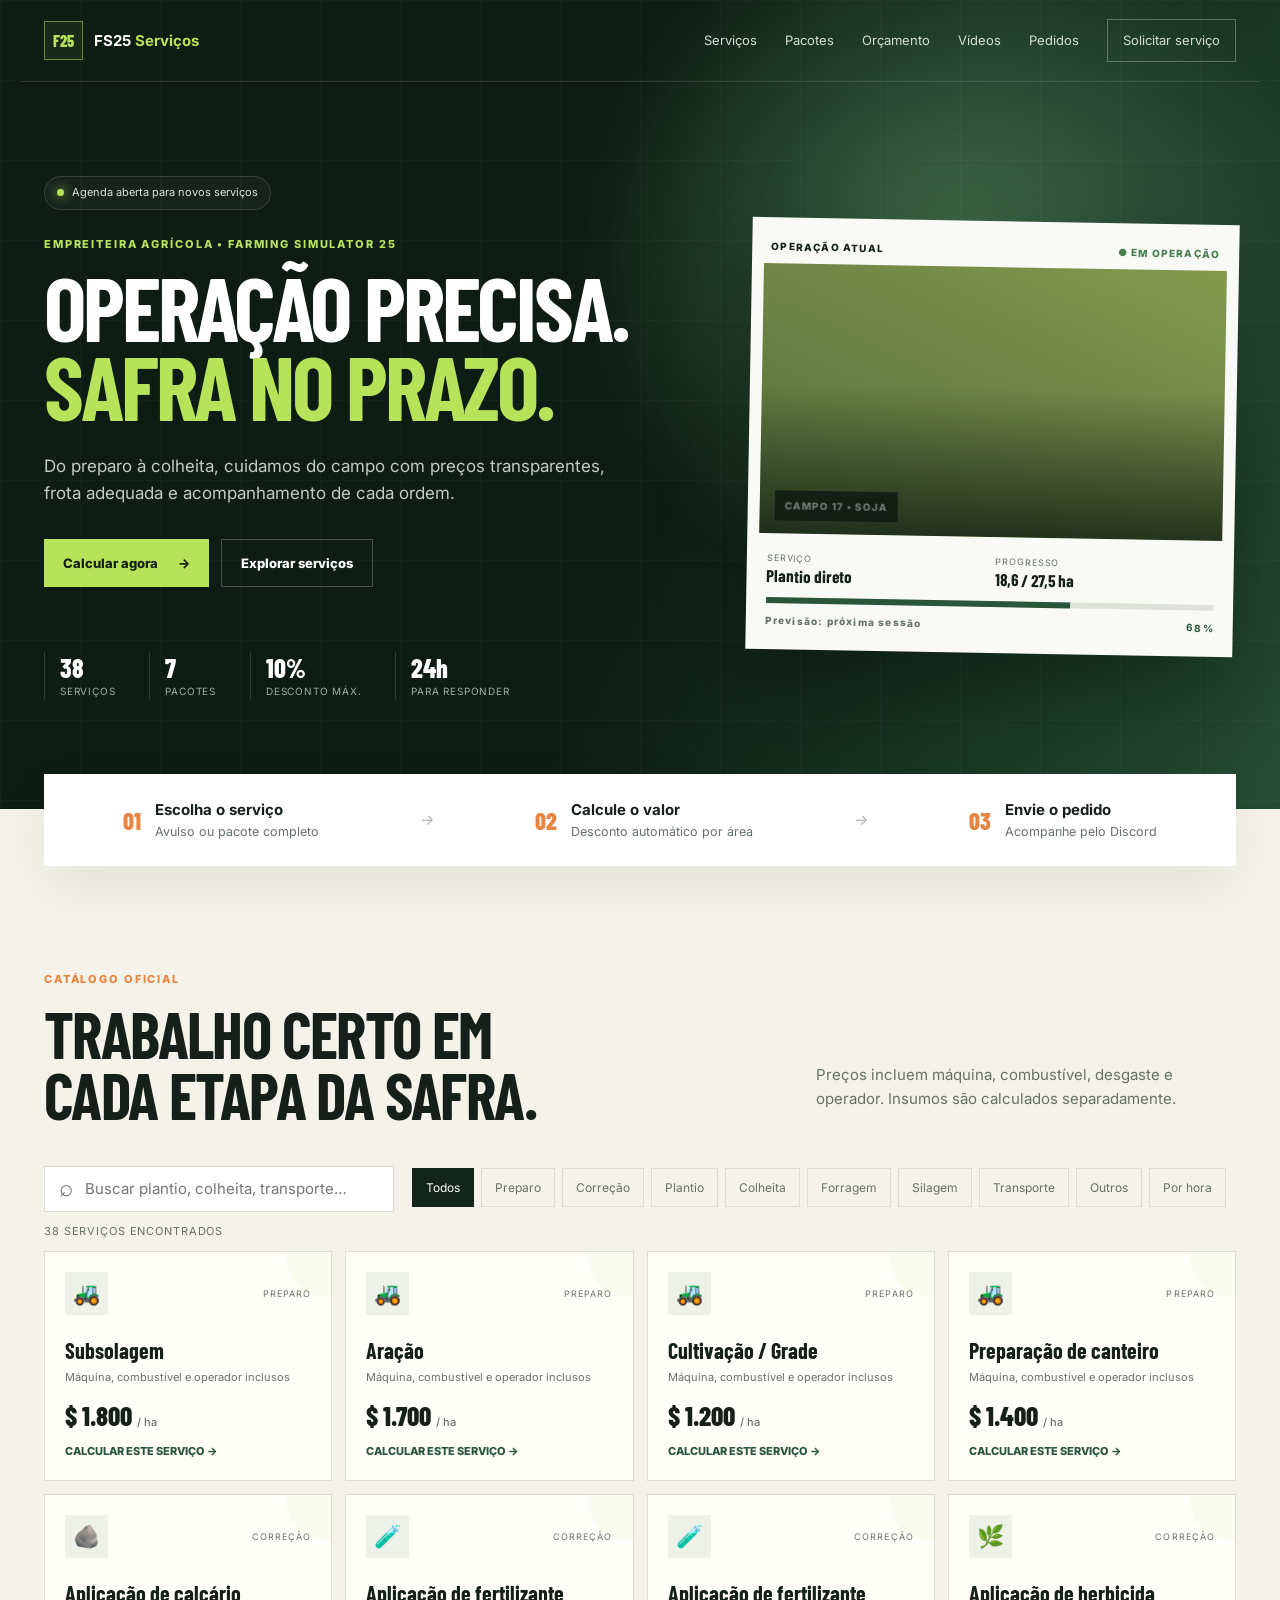
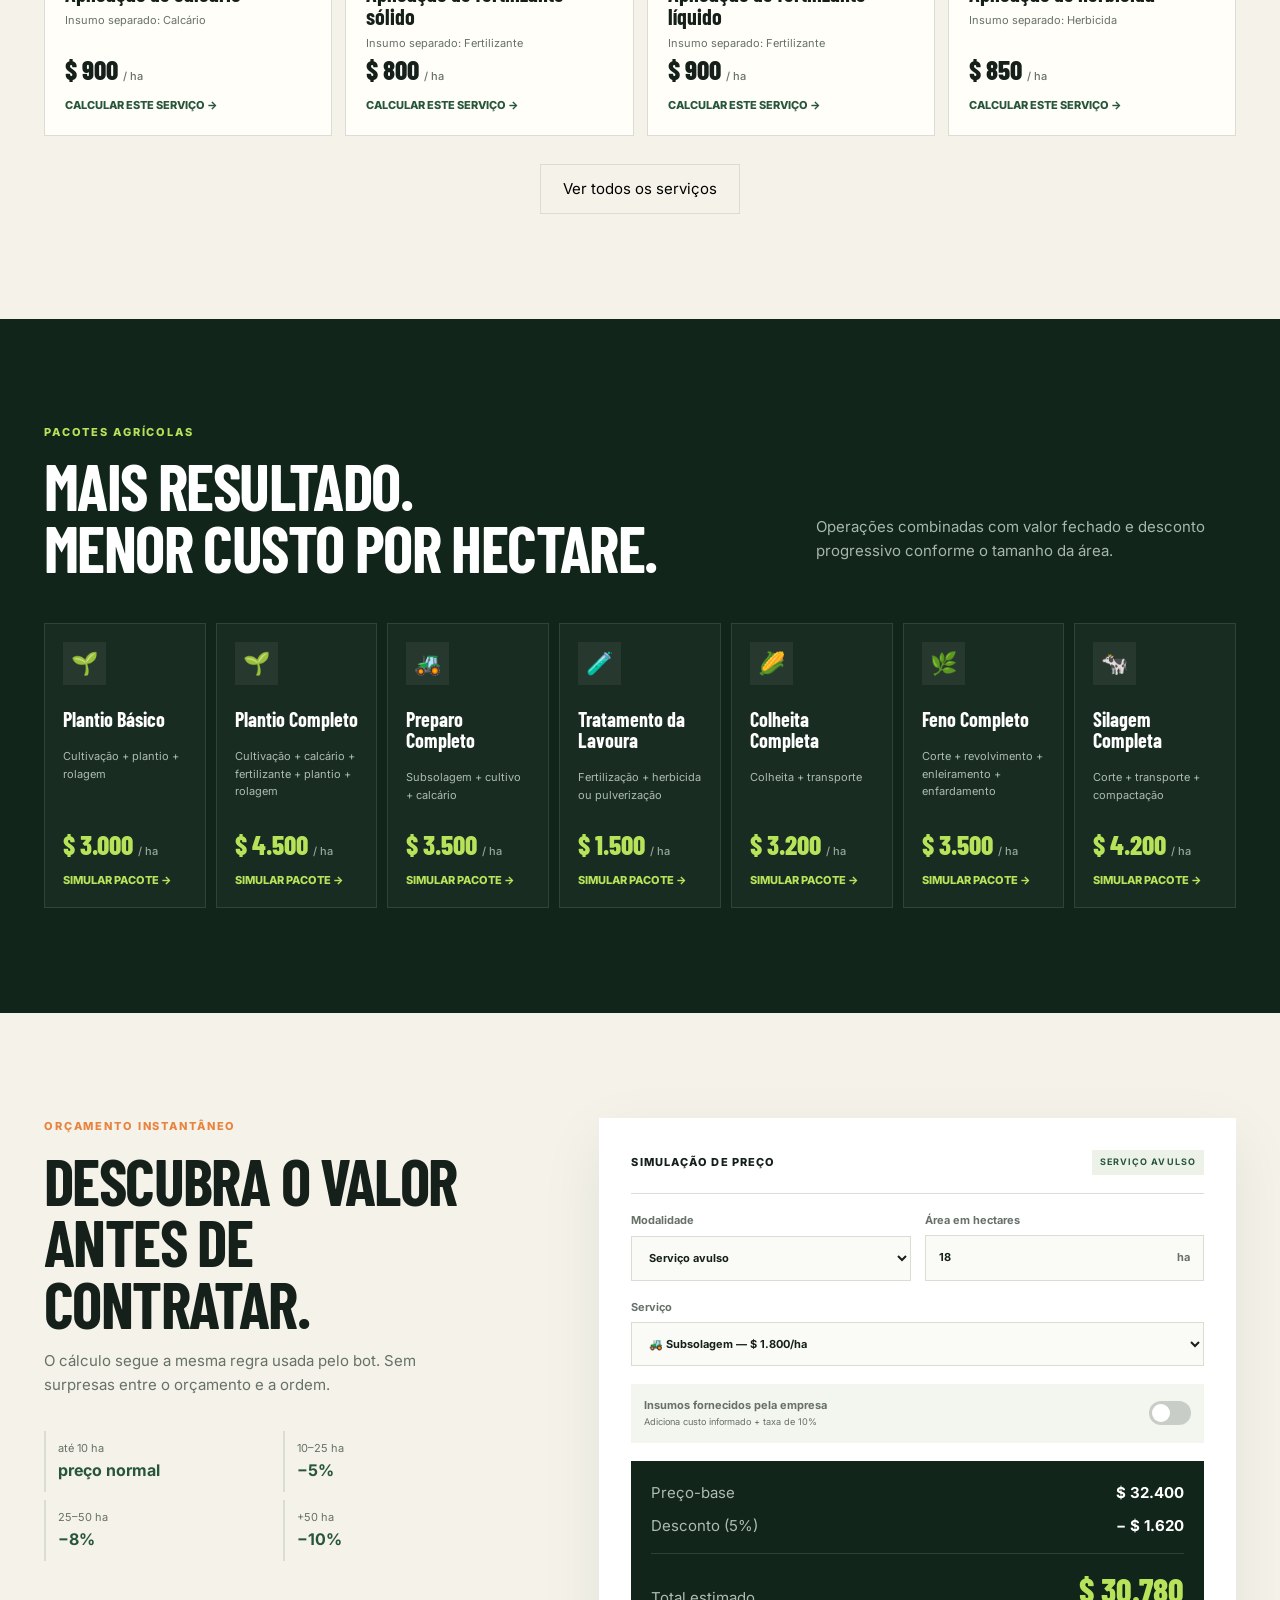
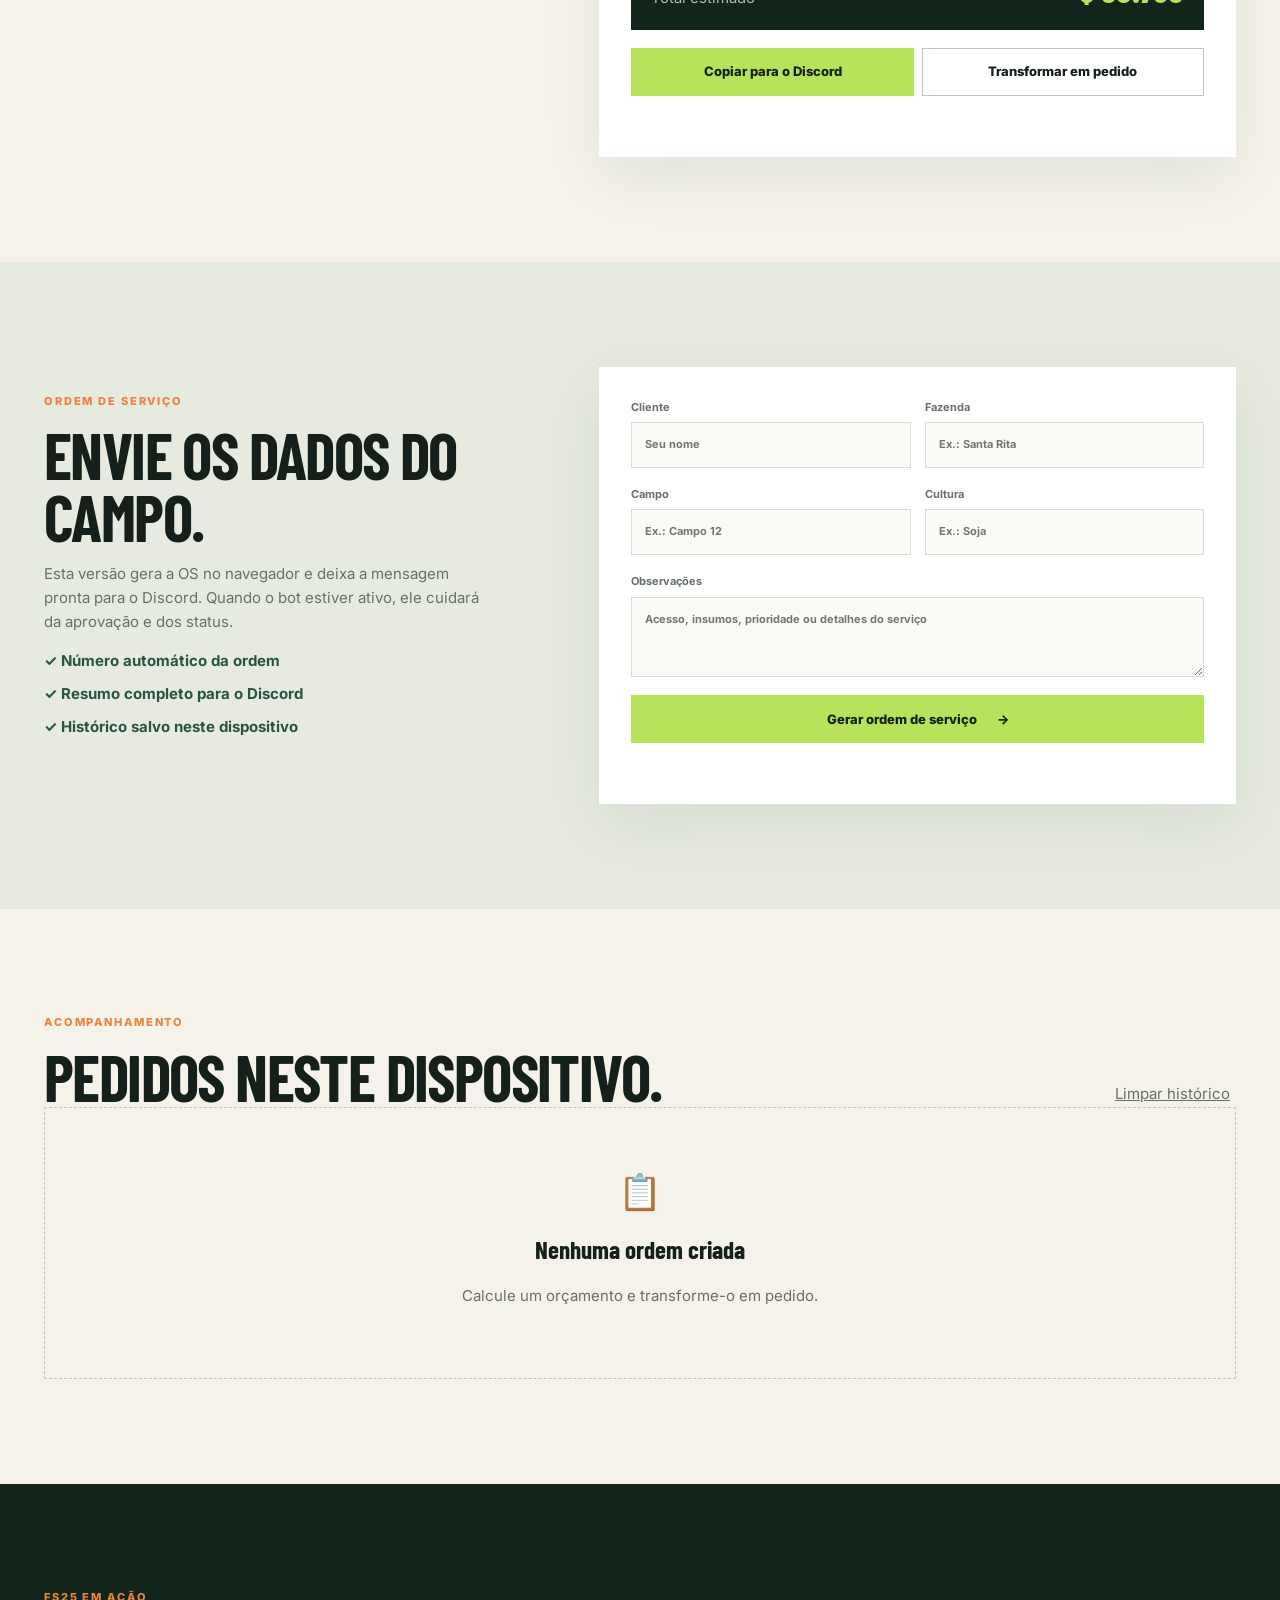
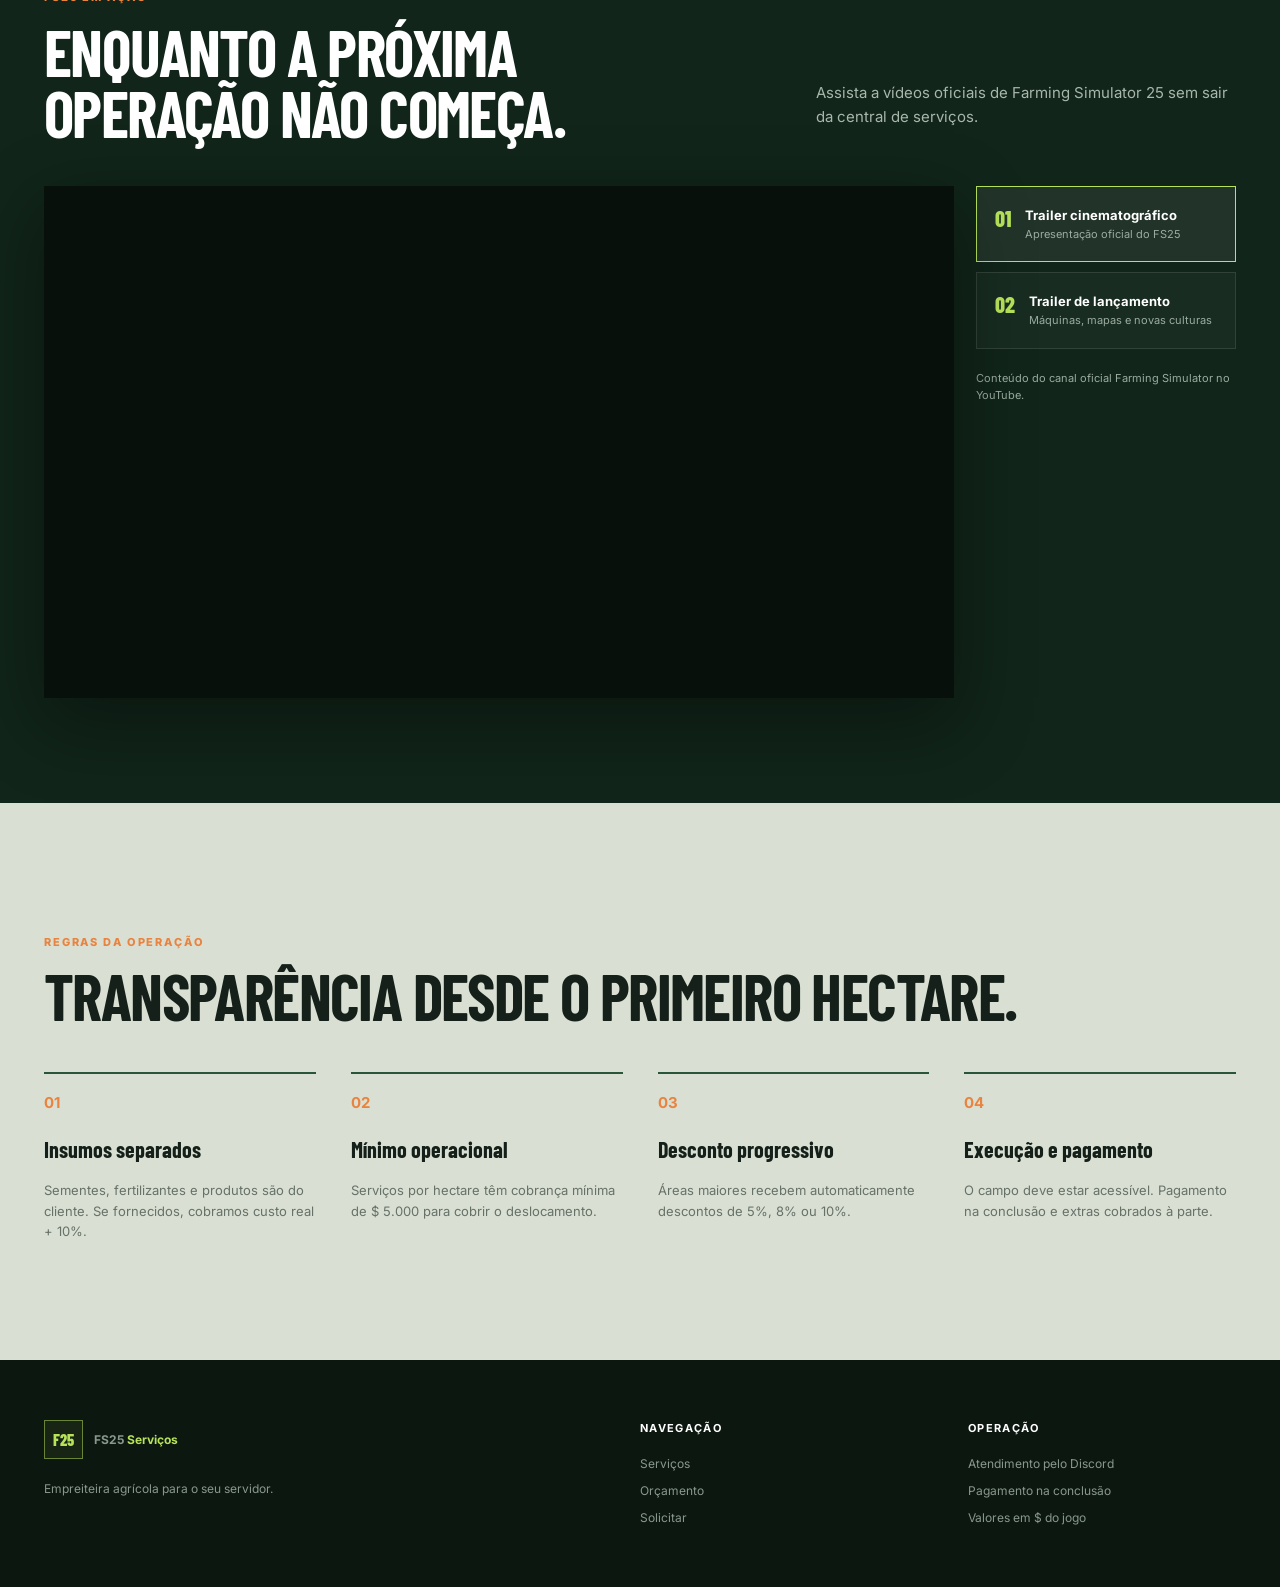
==== commit cef889b0: "Adiciona vídeo à operação atual" ====
--- a/web/index.html
+++ b/web/index.html
@@ -62,11 +62,17 @@
         </div>
         <aside class="hero-board">
           <div class="board-top">
-            <span>OPERAÇÃO ATUAL</span><span class="live">● AO VIVO</span>
+            <span>OPERAÇÃO ATUAL</span><span class="live">● EM OPERAÇÃO</span>
           </div>
           <div class="field-visual">
-            <span class="tractor">🚜</span>
-            <div class="field-lines"></div>
+            <iframe
+              class="operation-video"
+              src="https://www.youtube-nocookie.com/embed/8MlSiOBNSSs?autoplay=1&mute=1&controls=0&loop=1&playlist=8MlSiOBNSSs&rel=0&playsinline=1"
+              title="Farming Simulator 25 em operação"
+              loading="eager"
+              allow="autoplay; encrypted-media; picture-in-picture"
+              referrerpolicy="strict-origin-when-cross-origin"
+            ></iframe>
             <span class="field-label">CAMPO 17 • SOJA</span>
           </div>
           <div class="board-info">
--- a/web/assets/style.css
+++ b/web/assets/style.css
@@ -249,6 +249,21 @@
   overflow: hidden;
   background: linear-gradient(24deg, #536f3b, #84984e);
 }
+.operation-video {
+  position: absolute;
+  inset: 0;
+  width: 100%;
+  height: 100%;
+  border: 0;
+  pointer-events: none;
+}
+.field-visual::after {
+  content: "";
+  position: absolute;
+  inset: 0;
+  background: linear-gradient(180deg, transparent 45%, #08140db3);
+  pointer-events: none;
+}
 .field-lines {
   position: absolute;
   inset: -100px;
